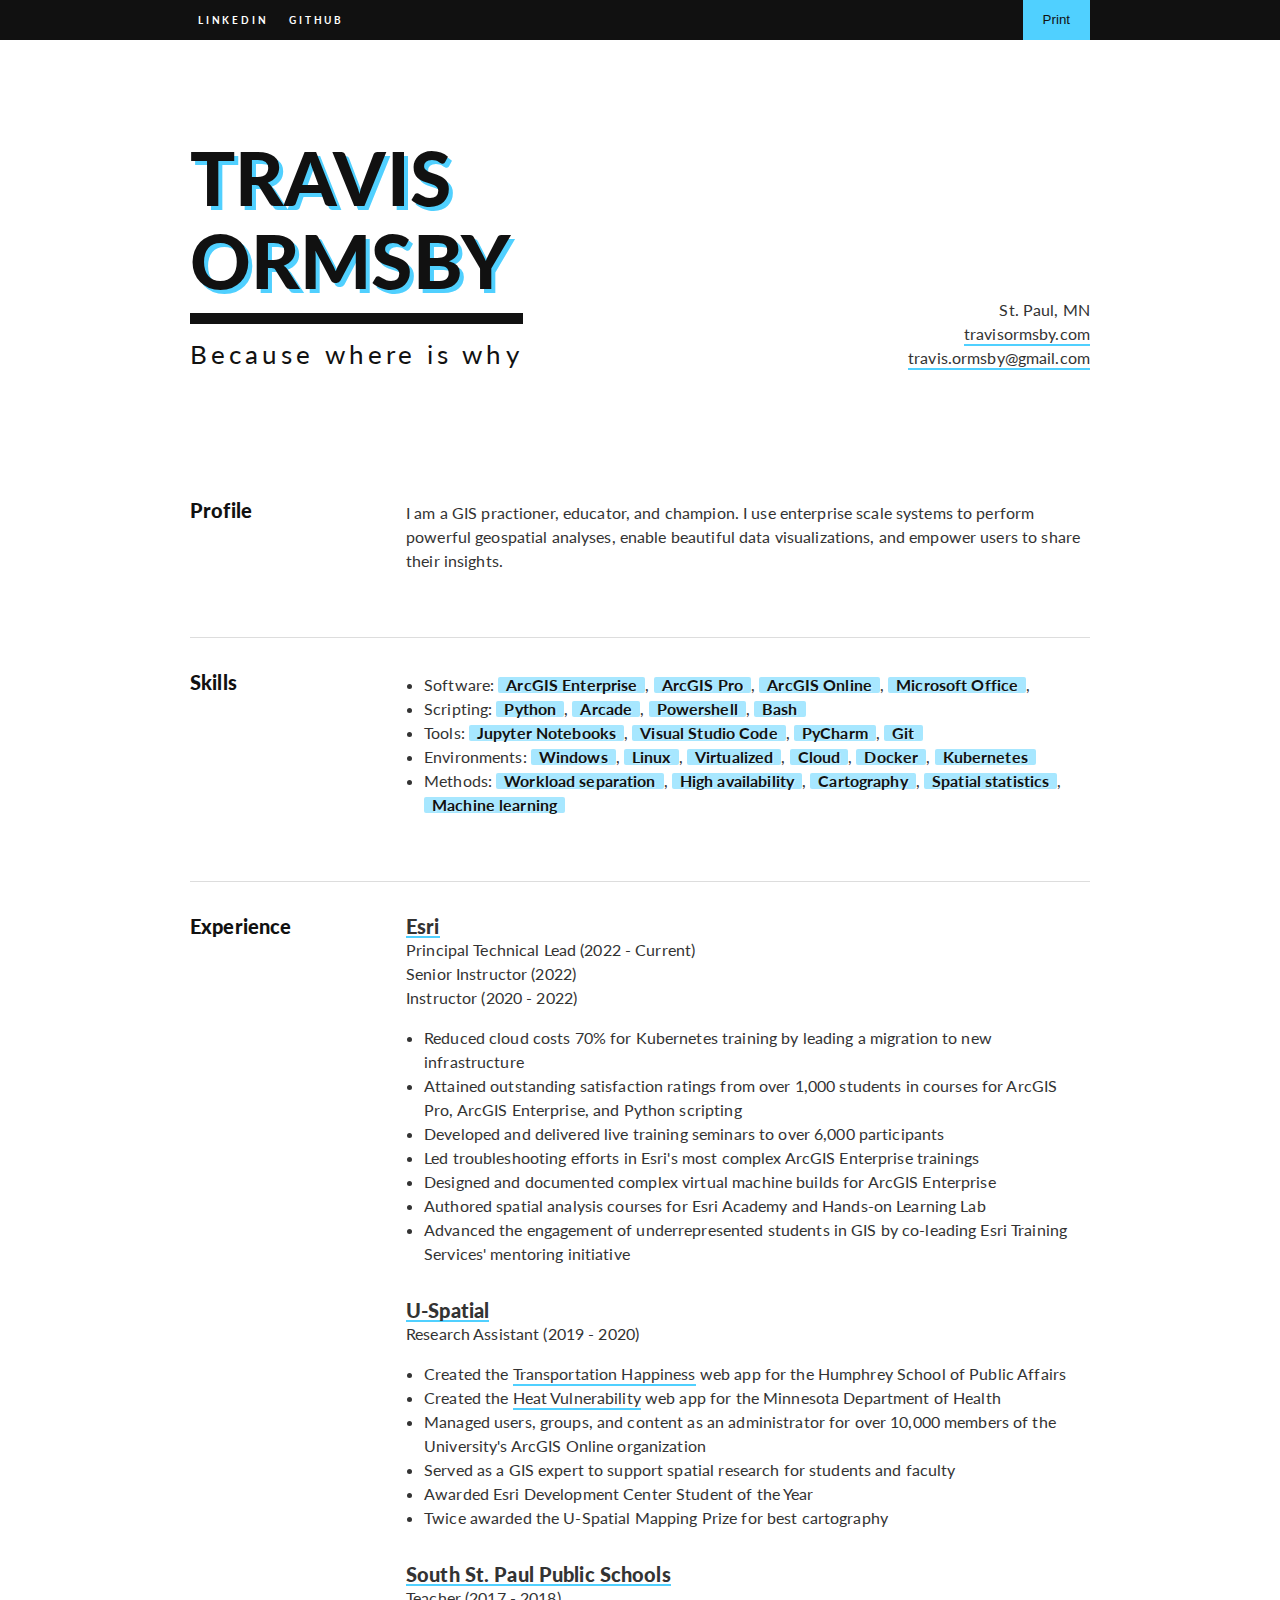
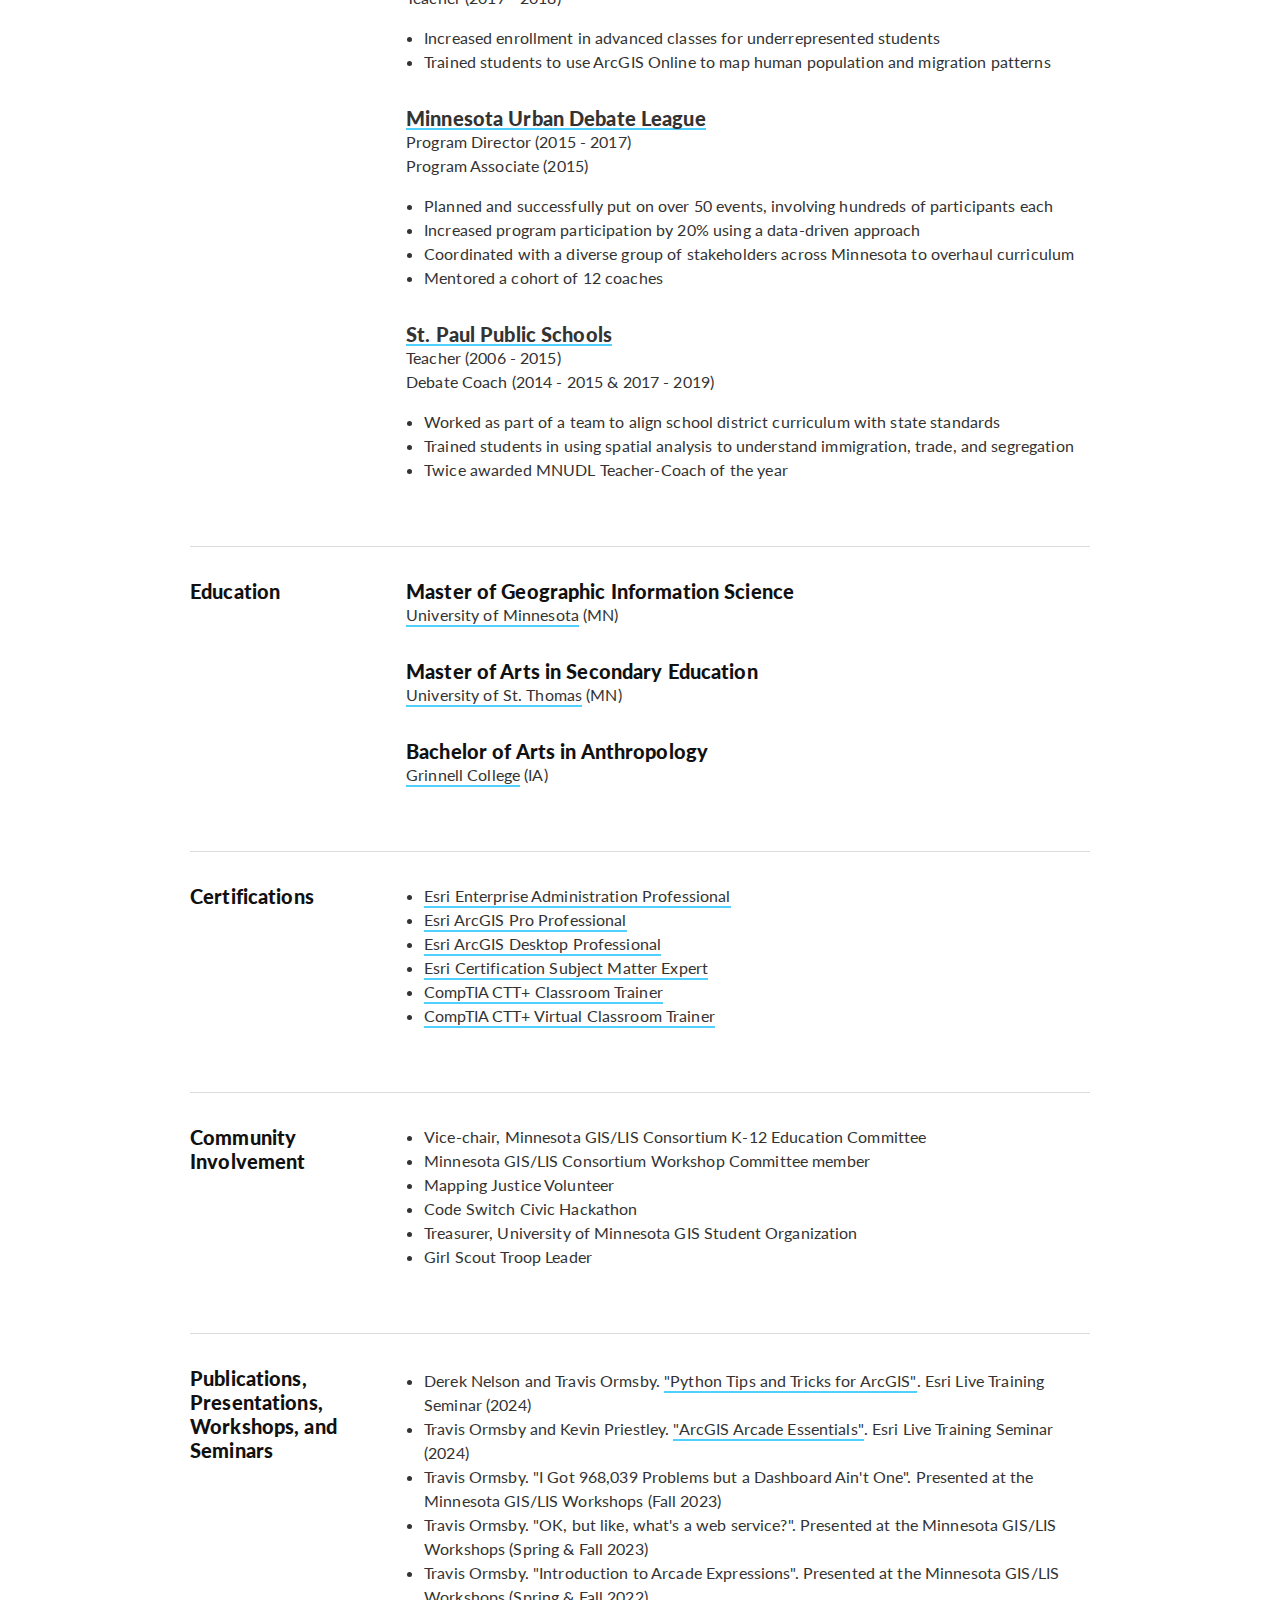
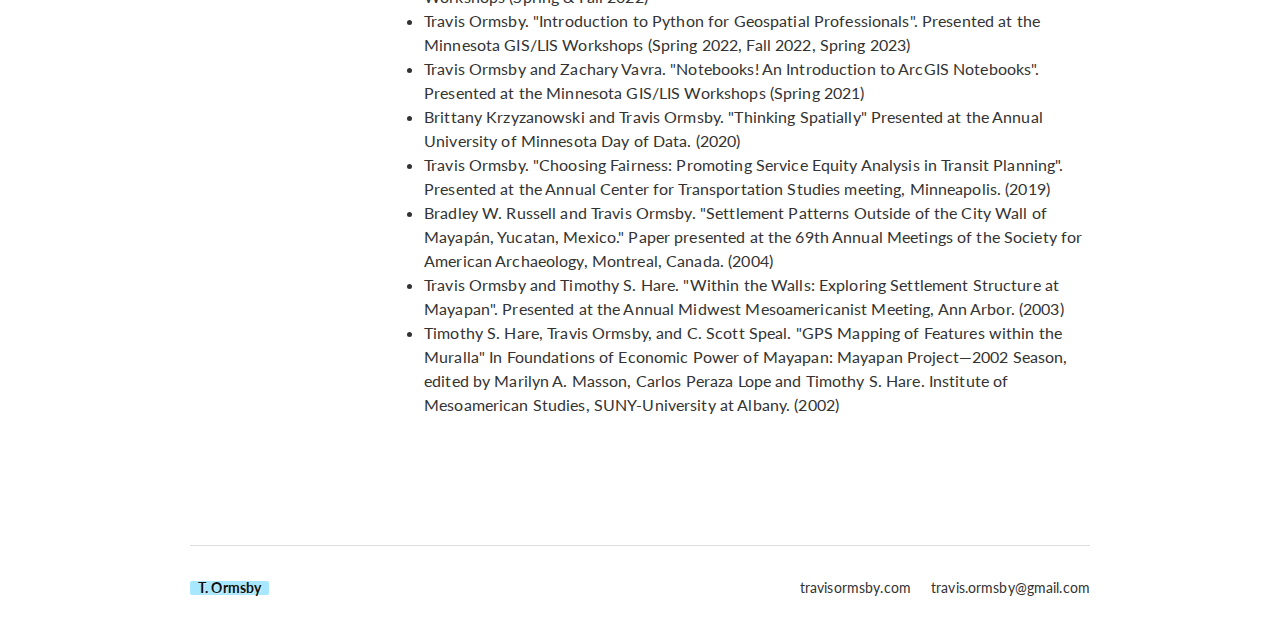
==== docs/index.html @ 705870d9 "update links" ====
<!DOCTYPE html>
<html lang="en">

<head>
    <meta charset="utf-8">
    <meta http-equiv="x-us-compatible" content="ie=edge">
    <title>Travis Ormsby Resume</title>
    <meta name="description" content="">
    <meta name="viewport" content="width=device-width, initial-scale=1">
    <link rel="icon" type="image/x-icon"
        href="https://objectstorage.ca-toronto-1.oraclecloud.com/n/yztzlw4cbjcv/b/resume/o/favicon.ico">
    <link rel="stylesheet" href="styles.css">
</head>
<nav class="Navbar">
    <div class="l-Wrapper l-Wrapper--reset@sm-down">
        <ul class="u-pullRight u-hidden@xs-down">
            <li>
                <input value="Print" class="Navbar-btn Navbar-btn--main" type="button" onclick="window.print();">
            </li>
        </ul>
        <ul>
            <li><a class="Navbar-lnk" href="https://www.linkedin.com/in/travis-ormsby" target="_blank">LinkedIn</a></li>
            <li><a class="Navbar-lnk" href="https://github.com/travisormsby" target="_blank">GitHub</a></li>
            <!-- <li><a class="Navbar-lnk" href="https://portfolio.travisormsby.com" target="_blank">Portfolio</a></li>
            <li><a class="Navbar-lnk" href="https://blog.travisormsby.com" target="_blank">Blog</a></li> -->
        </ul>
    </div>
</nav>

<article class="l-Wrapper">

    <div class="l-Header">
        <div class="l-Header-col">
            <a href="http://travisormsby.com" target="_blank">
                <h1 class="Title">
                    <span class="u-shadow">
                        Travis<br>
                        Ormsby
                    </span>
                    <span class="Title-sub">Because where is why</span>
                </h1>
            </a>
        </div>
        <div class="l-Header-col Contact">
            <div>St. Paul, MN</div>
            <div><a class="u-link" href="http://travisormsby.com/">travisormsby.com</a></div>
            <div><a class="u-link" href="mailto:travis.ormsby@gmail.com" target="_blank">travis.ormsby@gmail.com</a>
            </div>
        </div>
    </div>

    <section class="l-Section">
        <h2 class="l-Section-title h3 u-hidden@sm-down">Profile</h2>
        <div class="l-Section-content">
            <p>I am a GIS practioner, educator, and champion. I use enterprise scale systems to
                perform powerful geospatial analyses, enable beautiful data visualizations, and empower users to share
                their insights.</p>
        </div>
    </section>

    <section class="l-Section">
        <h2 class="l-Section-title h3">Skills</h2>
        <div class="l-Section-content">
            <ul>
                <li>Software:
                    <strong class="Tag">ArcGIS Enterprise</strong>,
                    <strong class="Tag">ArcGIS Pro</strong>,
                    <strong class="Tag">ArcGIS Online</strong>,
                    <strong class="Tag">Microsoft Office</strong>,
                </li>
                <li>Scripting:
                    <strong class="Tag">Python</strong>,
                    <strong class="Tag">Arcade</strong>,
                    <strong class="Tag">Powershell</strong>,
                    <strong class="Tag">Bash</strong>
                </li>
                <li>Tools:
                    <strong class="Tag">Jupyter Notebooks</strong>,
                    <strong class="Tag">Visual Studio Code</strong>,
                    <strong class="Tag">PyCharm</strong>,
                    <strong class="Tag">Git</strong>
                </li>
                <li>Environments:
                    <strong class="Tag">Windows</strong>,
                    <strong class="Tag">Linux</strong>,
                    <strong class="Tag">Virtualized</strong>,
                    <strong class="Tag">Cloud</strong>,
                    <strong class="Tag">Docker</strong>,
                    <strong class="Tag">Kubernetes</strong>
                </li>
                <li>Methods:
                    <strong class="Tag">Workload separation</strong>,
                    <strong class="Tag">High availability</strong>,
                    <strong class="Tag">Cartography</strong>,
                    <strong class="Tag">Spatial statistics</strong>,
                    <strong class="Tag">Machine learning</strong>
                </li>
            </ul>
        </div>
    </section>

    <section class="l-Section">
        <h2 class="l-Section-title h3">Experience</h2>
        <div class="l-Section-content">
            <div class=l-Section-group>
                <h3>
                    <a class="u-link" href="http://esri.com" target="_blank">Esri</a>
                </h3>
                Principal Technical Lead (2022 - Current)<br>
                Senior Instructor (2022)<br>
                Instructor (2020 - 2022)<br>
                <ul>
                    <li>Reduced cloud costs 70% for Kubernetes training by leading a migration to new infrastructure
                    </li>
                    <li>Attained outstanding satisfaction ratings from over 1,000 students in courses for ArcGIS
                        Pro, ArcGIS Enterprise, and Python scripting</li>
                    <li>Developed and delivered live training seminars to over 6,000 participants</li>
                    <li>Led troubleshooting efforts in Esri's most complex ArcGIS Enterprise trainings</li>
                    <li>Designed and documented complex virtual machine builds for ArcGIS Enterprise</li>
                    <li>Authored spatial analysis courses for Esri Academy and Hands-on Learning Lab</li>
                    <li>Advanced the engagement of underrepresented students in GIS by co-leading Esri Training
                        Services' mentoring initiative</li>
                </ul>
            </div>

            <div class="l-Section-group">
                <h3>
                    <a class="u-link" href="https://rc.umn.edu/uspatial/about/overview" target="_blank">U-Spatial</a>
                </h3>

                Research Assistant (2019 - 2020)
                <ul>
                    <li>Created the
                        <a class="u-link" href="https://maps.umn.edu/transportation-happiness/">
                            Transportation Happiness
                        </a> web app for the Humphrey School of Public Affairs
                    </li>
                    <li>Created the
                        <a class="u-link" href="https://maps.umn.edu/climatehealthtool/heat_app/">
                            Heat Vulnerability
                        </a> web app for the Minnesota Department of Health
                    </li>
                    <li>Managed users, groups, and content as an administrator for over 10,000 members of the
                        University's ArcGIS Online organization
                    </li>
                    <li>Served as a GIS expert to support spatial research for students and faculty</li>
                    <li>Awarded Esri Development Center Student of the Year</li>
                    <li>Twice awarded the U-Spatial Mapping Prize for best cartography</li>
                </ul>
            </div>

            <div class="l-Section-group">
                <h3>
                    <a class="u-link" href="https://www.sspps.org/" target="_blank">South St. Paul Public Schools</a>
                </h3>
                Teacher (2017 - 2018)
                <ul>
                    <li>Increased enrollment in advanced classes for underrepresented students</li>
                    <li>Trained students to use ArcGIS Online to map human population and migration patterns</li>
                </ul>
            </div>

            <div class="l-Section-group">
                <h3>
                    <a class="u-link" href="https://mnudl.augsburg.edu/" target="_blank">Minnesota Urban Debate
                        League</a>
                </h3>
                Program Director (2015 - 2017) <br>
                Program Associate (2015)
                <ul>
                    <li>Planned and successfully put on over 50 events, involving hundreds of participants each</li>
                    <li>Increased program participation by 20% using a data-driven approach</li>
                    <li>Coordinated with a diverse group of stakeholders across Minnesota to overhaul curriculum</li>
                    <li>Mentored a cohort of 12 coaches</li>
                </ul>
            </div>
            <div class="l-Section-group">
                <h3><a class="u-link" href="https://www.spps.org/" target="_blank">St. Paul Public Schools</a></h3>
                Teacher (2006 - 2015) <br>
                Debate Coach (2014 - 2015 & 2017 - 2019)
                <ul>
                    <li>Worked as part of a team to align school district curriculum with state standards</li>
                    <li>Trained students in using spatial analysis to understand immigration, trade, and segregation
                    </li>
                    <li>Twice awarded MNUDL Teacher-Coach of the year</li>
                </ul>
            </div>
        </div>
    </section>

    <section class="l-Section">
        <h2 class="l-Section-title h3">Education</h2>
        <div class="l-Section-group">
            <div class="l-Section-content">
                <h3>Master of Geographic Information Science</h3>
                <a class="u-link" href="https://www.umn.edu" target="_blank">University of Minnesota</a> (MN)
                <h3>Master of Arts in Secondary Education</h3>
                <a class="u-link" href="https://www.stthomas.edu/" target="_blank">University of St. Thomas</a> (MN)
                <h3>Bachelor of Arts in Anthropology</h3>
                <a class="u-link" href="https://www.grinnell.edu" target="_blank">Grinnell College</a> (IA)
            </div>
        </div>
    </section>

    <section class="l-Section">
        <h2 class="l-Section-title h3">Certifications</h2>
        <div class="l-Section-group">
            <div class="l-Section-content">
                <ul>
                    <li><a class="u-link" href="https://www.credly.com/badges/31ab56e0-9c74-4a0e-ad56-9380d81b96d3"
                            target="_blank">Esri Enterprise Administration Professional</a></li>
                    <li><a class="u-link" href="https://www.credly.com/badges/0013682d-3216-4c9a-9f12-6cf42e619718"
                            target="_blank">Esri ArcGIS Pro Professional</a></li>
                    <li><a class="u-link" href="https://www.credly.com/badges/4ce7a684-b25a-4a64-b804-6f7d2b9c5bff"
                            target="_blank">Esri ArcGIS Desktop Professional</a></li>
                    <li><a class="u-link" href="https://www.credly.com/badges/74013b75-7e66-40fc-9511-f391b4f730c0"
                            target="_blank">Esri Certification Subject Matter Expert</a></li>
                    <li><a class="u-link" href="https://www.credly.com/badges/bbb6785d-5a99-4816-b9c0-62684c3e1820"
                            target="_blank">CompTIA CTT+ Classroom Trainer</a></li>
                    <li><a class="u-link" href="https://www.credly.com/badges/475ef5ab-be3a-4e54-ba94-71549f1f5e60"
                            target="_blank">CompTIA CTT+ Virtual Classroom Trainer</a></li>
                </ul>
            </div>
        </div>
    </section>

    <section class="l-Section">

        <h2 class="l-Section-title h3">Community Involvement</h2>
        <div class="l-Section-group">
            <div class="l-Section-content">
                <ul>
                    <li>Vice-chair, Minnesota GIS/LIS Consortium K-12 Education Committee</li>
                    <li>Minnesota GIS/LIS Consortium Workshop Committee member</li>
                    <li>Mapping Justice Volunteer</li>
                    <li>Code Switch Civic Hackathon</li>
                    <li>Treasurer, University of Minnesota GIS Student Organization</li>
                    <li>Girl Scout Troop Leader</li>
                </ul>
            </div>
        </div>
    </section>

    <section class="l-Section">
        <h2 class="l-Section-title h3">Publications, Presentations, Workshops, and Seminars</h2>
        <div class="l-Section-content">
            <ul>
                <li class="hanging">Derek Nelson and Travis Ormsby.
                    <a class="u-link"
                        href="https://www.esri.com/training/catalog/6615b76b8667100028944b12/python-tips-and-tricks-for-arcgis/">
                        "Python Tips and Tricks for ArcGIS"
                    </a>. Esri Live Training Seminar (2024)
                </li>
                <li class="hanging">Travis Ormsby and Kevin Priestley.
                    <a class="u-link"
                        href="https://www.esri.com/training/catalog/659d93666f506d1acaaafbfc/arcgis-arcade-essentials/">
                        "ArcGIS Arcade Essentials"
                    </a>. Esri Live Training Seminar (2024)
                </li>
                <li class="hanging">Travis Ormsby. "I Got 968,039 Problems but a Dashboard Ain't One". Presented at the
                    Minnesota GIS/LIS Workshops (Fall 2023)</li>
                <li class="hanging">Travis Ormsby. "OK, but like, what's a web service?". Presented at the Minnesota
                    GIS/LIS Workshops (Spring & Fall 2023)</li>
                <li class="hanging">Travis Ormsby. "Introduction to Arcade Expressions". Presented at the Minnesota
                    GIS/LIS Workshops (Spring & Fall 2022)</li>
                <li class="hanging">Travis Ormsby. "Introduction to Python for Geospatial Professionals". Presented at
                    the Minnesota GIS/LIS Workshops (Spring 2022, Fall 2022, Spring 2023)</li>
                <li class="hanging">Travis Ormsby and Zachary Vavra. "Notebooks! An Introduction to ArcGIS Notebooks".
                    Presented at the Minnesota GIS/LIS Workshops (Spring 2021)</li>
                <li class="hanging">Brittany Krzyzanowski and Travis Ormsby. "Thinking Spatially" Presented at the
                    Annual University of Minnesota Day of Data. (2020)</li>
                <li class="hanging">Travis Ormsby. "Choosing Fairness: Promoting Service Equity Analysis in Transit
                    Planning". Presented at the Annual Center for Transportation Studies meeting, Minneapolis. (2019)
                </li>
                <li class="hanging">Bradley W. Russell and Travis Ormsby. "Settlement Patterns Outside of the City Wall
                    of Mayapán, Yucatan, Mexico." Paper presented at the 69th Annual Meetings of the Society for
                    American Archaeology, Montreal, Canada. (2004)</li>
                <li class="hanging">Travis Ormsby and Timothy S. Hare. "Within the Walls: Exploring Settlement Structure
                    at Mayapan". Presented at the Annual Midwest Mesoamericanist Meeting, Ann Arbor. (2003)</li>
                <li class="hanging">Timothy S. Hare, Travis Ormsby, and C. Scott Speal. "GPS Mapping of Features within
                    the Muralla" In Foundations of Economic Power of Mayapan: Mayapan Project—2002 Season, edited by
                    Marilyn A. Masson, Carlos Peraza Lope and Timothy S. Hare. Institute of Mesoamerican Studies,
                    SUNY-University at Albany. (2002)</li>
            </ul>
        </div>
    </section>
</article>

<div class="l-Wrapper u-keyline">
    <div class="l-Footer">
        <div class="l-Footer-col">
            <strong class="Tag">T. Ormsby</strong>
        </div>
        <div class="l-Footer-col Contact">
            <a href="http://travisormsby.com">travisormsby.com</a>
            <a href="mailto:travis.ormsby@gmail.com" target="_blank">travis.ormsby@gmail.com</a>
        </div>
    </div>
</div>

</html>
---- docs/styles.css ----
@import url(https://fonts.googleapis.com/css?family=Lato:400,700,900);

:root {
    --color1: #50D0FF;
    --color1-50: #50D0FF80;
    --color2: #ff7f50;
}

.Navbar ul {
    list-style: none;
    padding-left: 0;
    margin: 0
}

html {
    font-size: 62.5%;
    box-sizing: border-box
}

*,
*:before,
*:after {
    box-sizing: inherit
}

body {
    margin: 0;
    background-color: #fff
}

img {
    max-width: 100%;
    height: auto
}

.u-cf:before,
.u-cf:after {
    content: " ";
    display: table
}

.u-cf:after {
    clear: both
}

.u-hug {
    margin-top: 0 !important
}

.u-pullRight {
    float: right
}

.u-keyline {
    position: relative
}

.u-keyline:before {
    content: "";
    position: absolute;
    top: 0;
    left: 0;
    right: 0;
    border-top: 1px solid #ddd
}

.u-link {
    text-decoration: none;
    position: relative;
    display: inline-block
}

.u-link:before {
    content: "";
    position: absolute;
    z-index: -1;
    bottom: 0px;
    width: 100%;
    height: 2px;
    background-color: var(--color1);
}

/* .u-link:visited:before {
            background-color: #ddd
        } */

.u-link:hover:before {
    background-color: var(--color2);
}

.u-shadow {
    text-shadow: 4px 4px 0 var(--color1);
    transition: text-shadow .2s ease-in-out
}

a:hover .u-shadow {
    text-shadow: -4px -4px 0 var(--color2);
}

@media (max-width:767px) {
    .u-hidden\@sm-down {
        display: none !important
    }
}

@media (max-width:543px) {
    .u-hidden\@xs-down {
        display: none !important
    }
}

body {
    color: #333;
    font-size: 1.6rem;
    font-family: Lato, Helvetica, Arial, sans-serif;
    font-weight: normal;
    line-height: 1.5;
    letter-spacing: .008em;
    -webkit-font-smoothing: antialiased;
    -moz-osx-font-smoothing: grayscale
}

h1,
h2,
h3,
h4,
h5,
h6 {
    color: #111;
    line-height: 1.2;
    font-weight: 900
}

h1,
h2,
h3,
h4,
h5,
h6,
ul,
p {
    margin-top: 1.6rem;
    margin-bottom: 0
}

h3,
.h3 {
    font-size: 2rem;
    margin-top: 3.2rem
}

a {
    color: #333
}

ul {
    padding-left: 1.8rem
}

.Title {
    font-size: 50px;
    font-size: 8vw;
    font-family: Lato, 'Open Sans', Helvetica, Arial;
    font-weight: 900;
    line-height: 1.1;
    margin-top: 0;
    margin-bottom: 0;
    text-transform: uppercase;
    display: inline-block
}

@media (max-width:525px) {
    .Title {
        font-size: 42px
    }
}

@media (min-width:937.5px) {
    .Title {
        font-size: 75px
    }
}

.Title-sub {
    font-size: .34em;
    letter-spacing: .16em;
    font-weight: 400;
    text-transform: none;
    display: block;
    margin-top: 1.2rem;
    padding-top: 1.6rem;
    border-top: .45em solid
}

.l-Wrapper {
    width: 80%;
    max-width: 90rem;
    margin-left: auto;
    margin-right: auto
}

@media (max-width:767px) {
    .l-Wrapper--reset\@sm-down {
        width: 100%
    }
}

.l-Header {
    margin-top: 6.4rem;
    margin-bottom: 3.2rem
}

.l-Header-col {
    margin-top: 3.2rem;
    margin-bottom: 3.2rem
}

@media (min-width:544px) {
    .l-Header {
        display: flex;
        justify-content: space-between;
        align-items: flex-end
    }

    .l-Header-col:last-child:not(:first-child) {
        text-align: right
    }
}

.l-Section {
    margin-top: 6.4rem
}

.l-Section+.l-Section {
    position: relative;
    border-top: 1px solid #ddd
}

.l-Section+.l-Section:before {
    content: "";
    font-size: 50px;
    font-size: 8vw;
    position: absolute;
    top: -.1rem;
    border-top: .153em solid;
    width: 4rem
}

@media (max-width:525px) {
    .l-Section+.l-Section:before {
        font-size: 42px
    }
}

@media (min-width:937.5px) {
    .l-Section+.l-Section:before {
        font-size: 75px
    }
}

.l-Section-title,
.l-Section-content {
    margin-top: 3.2rem
}

.l-Section-content>:first-child,
.l-Section-content>:first-child>h3 {
    margin-top: 0
}

.l-Section-content>p:first-child,
.l-Section-content>ul:first-child {
    margin-top: .3rem
}

.l-Section-group {
    display: inline
}

@media (min-width:768px) {
    .l-Section {
        display: flex
    }

    .l-Section:before {
        display: none
    }

    .l-Section-title {
        flex: 0 0 24%
    }
}

.l-Footer {
    font-size: 1.4rem;
    display: flex;
    flex-wrap: wrap;
    justify-content: space-between;
    margin: 12.8rem -.8rem 3.2rem;
    padding-top: 3.2rem
}

.l-Footer a {
    text-decoration: none;
    display: inline-block
}

.l-Footer a:not(:last-child) {
    margin-right: 1.6rem
}

.l-Footer a:hover {
    color: #111
}

.l-Footer-col {
    padding-left: .8rem;
    padding-right: .8rem
}

.Navbar {
    color: #fff;
    font-size: 1rem;
    font-weight: bold;
    line-height: 4rem;
    letter-spacing: .28rem;
    text-transform: uppercase;
    width: 100%;
    background-color: #111
}

.Navbar a:not(.Navbar-toggle) {
    /* color: inherit; */
    text-decoration: none
}

.Navbar li {
    display: inline-block
}

.Navbar a {
    display: block;
    padding: 0 .8rem
}

.Navbar-btn {
    line-height: 3.8rem;
    color: #111;
    padding-left: 2rem;
    padding-right: 2rem;
    background: var(--color1);
    border: none
}

.Navbar-btn:hover {
    background: var(--color2);
}

.Navbar-lnk {
    color: #fff;
}

/* .hanging {
    padding-left: 4rem;
    text-indent: -4rem;
} */


@media (max-width:767px) {
    .Navbar {
        text-align: right
    }

    .Navbar ul:not(:first-child) {
        display: inline-block;
        padding-right: 1.6rem !important
    }
}

.Tag {
    color: #111;
    text-shadow: 1px 1px 0 rgba(255, 255, 255, .4);
    font-weight: 700;
    line-height: 1;
    position: relative;
    display: inline-block;
    padding-left: .8rem;
    padding-right: .8rem
}

.Tag:before {
    content: "";
    position: absolute;
    z-index: -1;
    top: 0;
    left: 0;
    right: 0;
    height: 1em;
    bottom: 0;
    margin: auto;
    border-radius: .2rem;
    background-color: var(--color1-50);
    transition: all .3s .3s ease-in-out
}

.Tag:hover:before {
    transform: scale(1.05, 1.5);
    background-color: var(--color2);
    transition-delay: 0s;
    transition-duration: .2s
}

@media print {
    html {
        font-size: 50%
    }

    .l-Wrapper {
        width: 100%;
        max-width: none
    }

    .Navbar,
    .u-hidden\@print {
        display: none
    }

    .l-Header,
    .l-Header-col {
        margin-top: 0
    }

    .l-Footer,
    .l-Section {
        margin-top: 3.2rem
    }

    h3,
    .h3,
    .l-Section-title,
    .l-Section-content {
        margin-top: 1.8rem
    }

    .Title {
        font-size: 4.5rem
    }

    .l-Header {
        display: flex;
        justify-content: space-between;
        align-items: flex-end
    }

    .l-Header-col:last-child:not(:first-child) {
        text-align: right
    }

    .l-Section {
        position: relative;
        padding-top: 5px;
        border-top: 1px solid #ddd
    }

    .l-Section:before {
        display: none
    }

    .l-Section:after {
        content: "";
        position: absolute;
        top: -1px;
        left: 0;
    }

    .l-Section-group {
        display: block;
        page-break-inside: avoid
    }

    .Tag {
        font-weight: 900;
        display: inline;
        padding-left: 0;
        padding-right: 0
    }

    *,
    *:before,
    *:after,
    p:first-letter,
    div:first-letter,
    blockquote:first-letter,
    li:first-letter,
    p:first-line,
    div:first-line,
    blockquote:first-line,
    li:first-line {
        background: transparent !important;
        color: #000 !important;
        box-shadow: none !important;
        text-shadow: none !important
    }

    a,
    a:visited {
        text-decoration: underline
    }

    p,
    h2,
    h3,
    li {
        orphans: 3;
        widows: 3
    }

    h2,
    h3 {
        page-break-after: avoid
    }

    .Contact:after {
        content: "(651) 757-6672";
        padding-left: 1.6rem
    }
}

@page {
    margin: 1.5cm
}
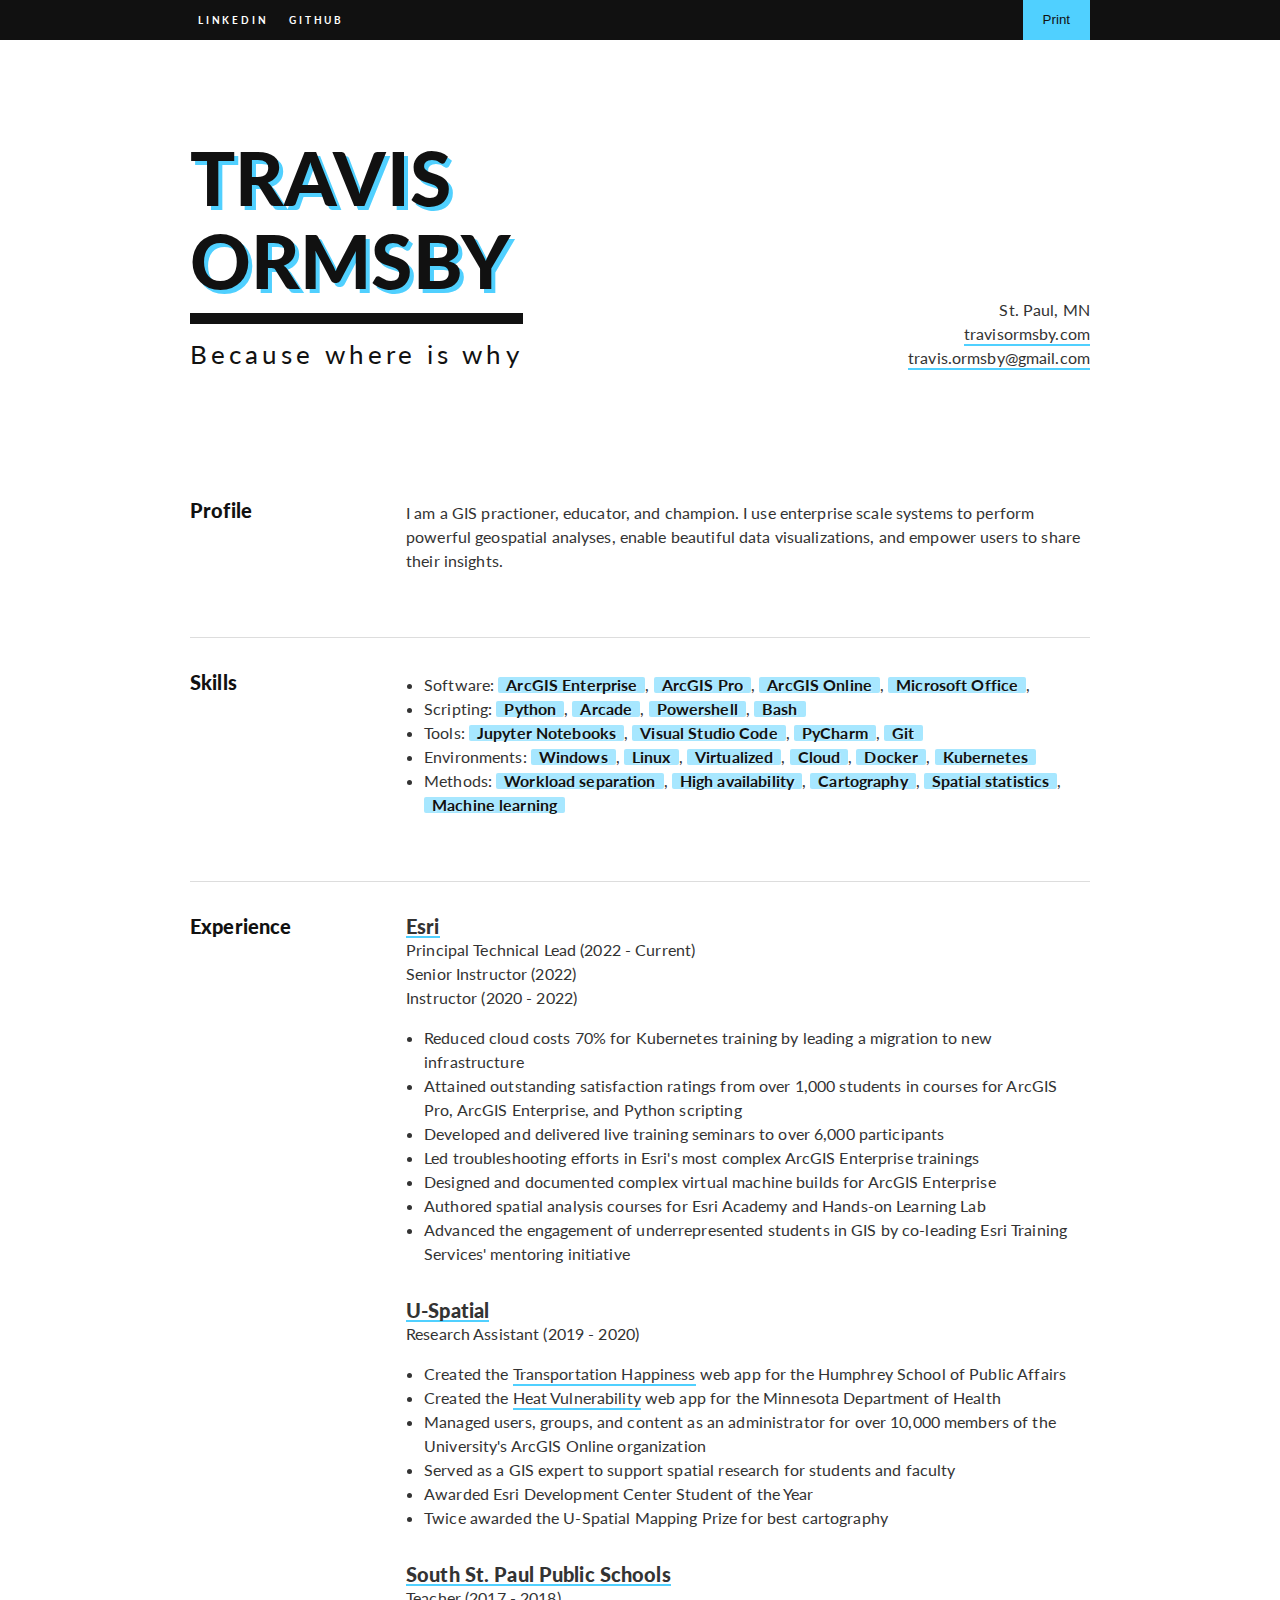
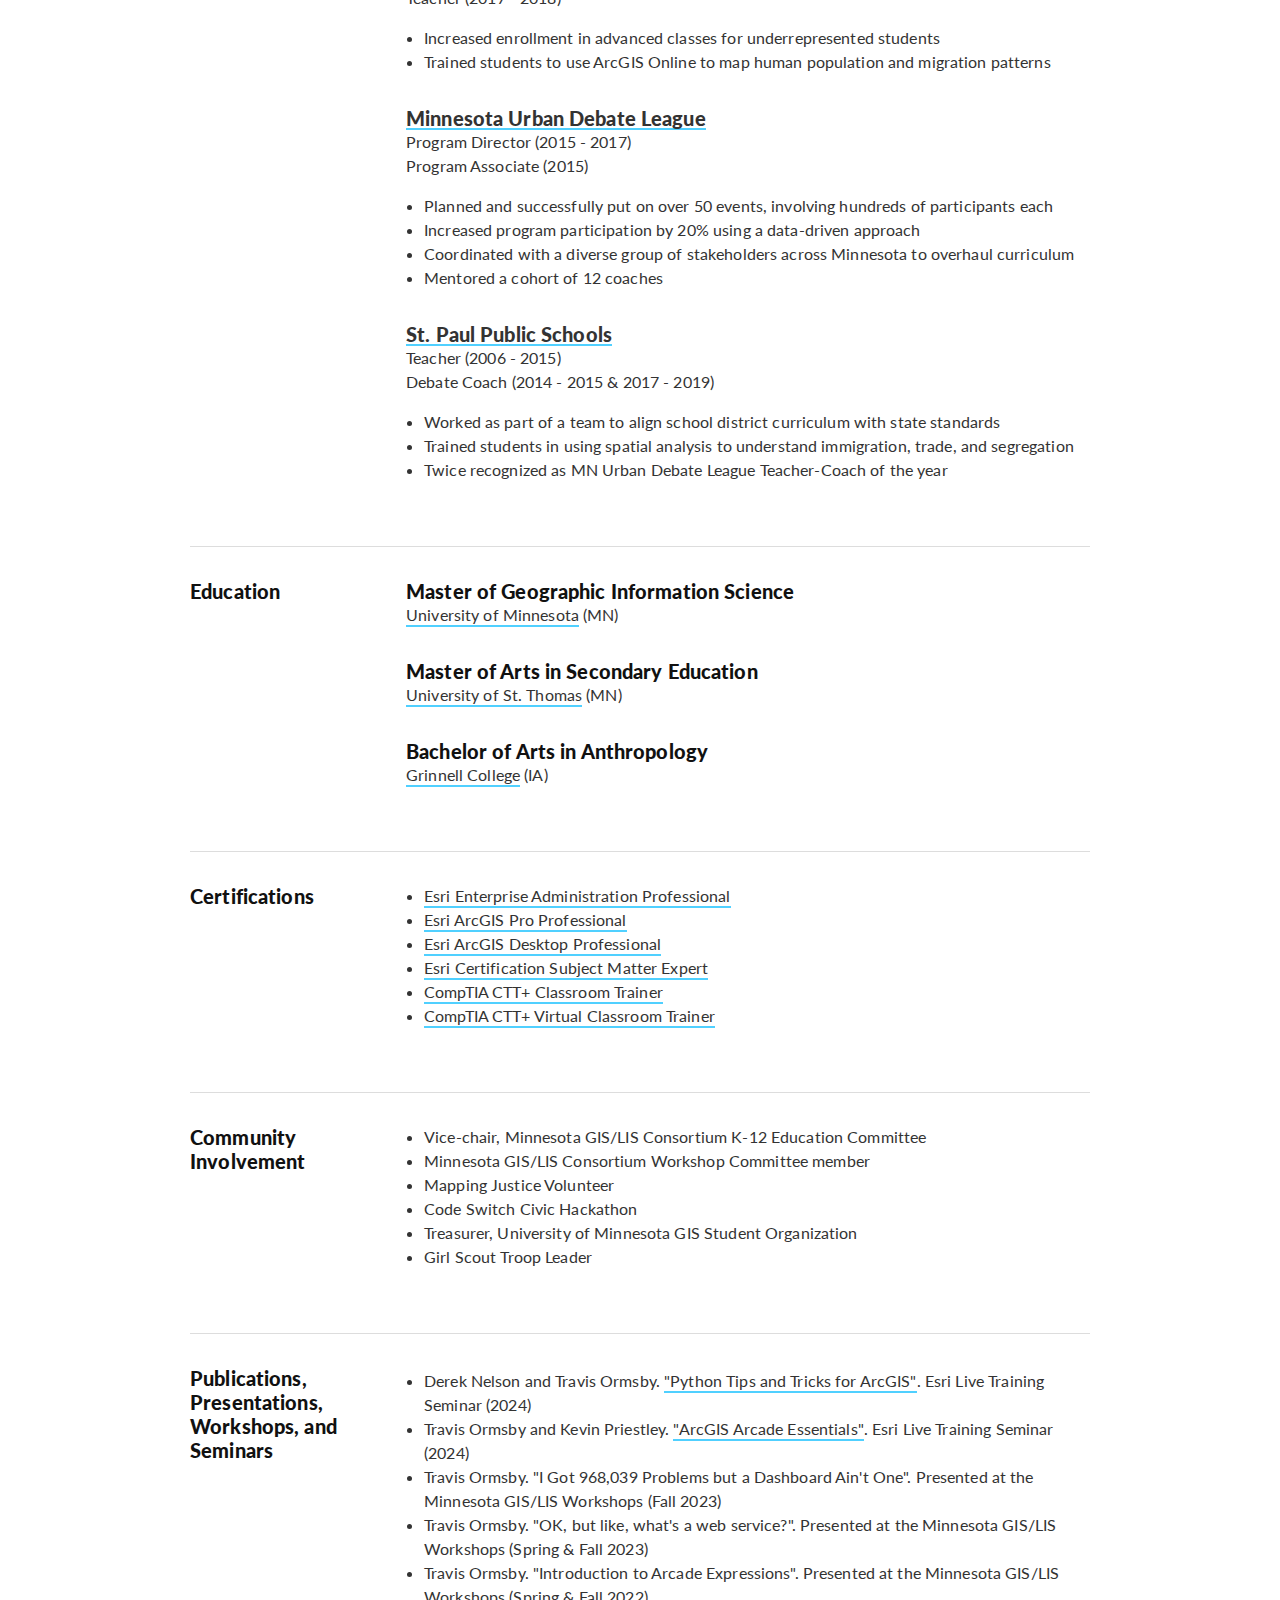
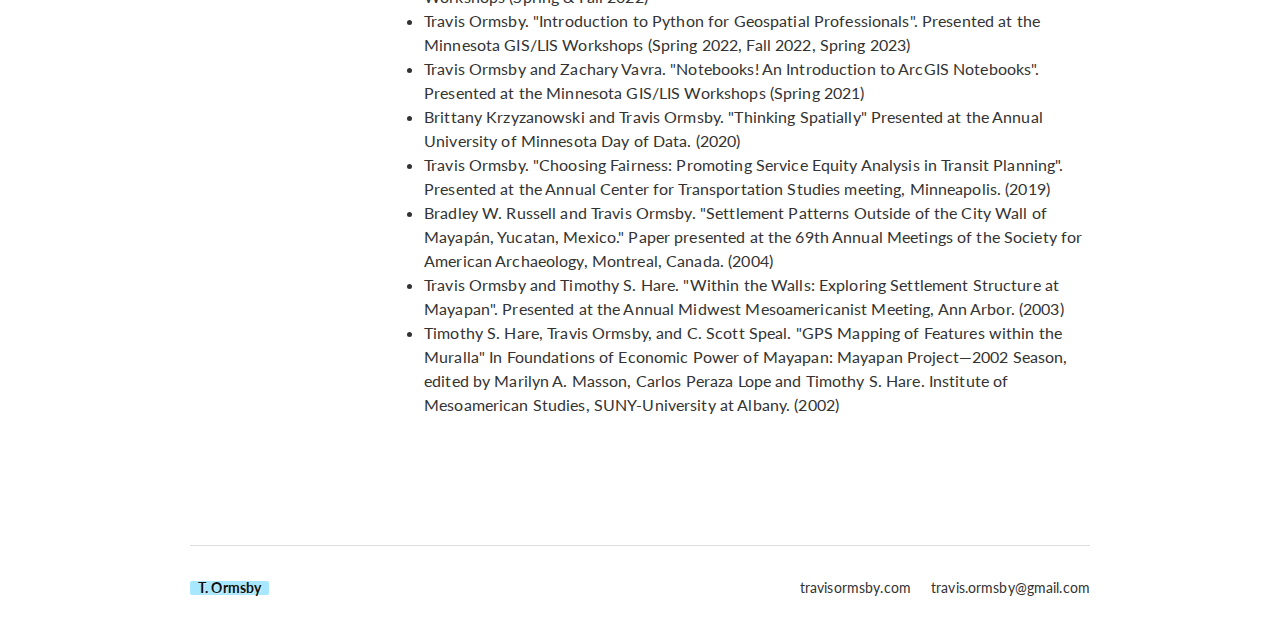
==== commit 26be53a9: "update content" ====
--- a/docs/index.html
+++ b/docs/index.html
@@ -131,12 +131,12 @@
                 Research Assistant (2019 - 2020)
                 <ul>
                     <li>Created the
-                        <a class="u-link" href="https://maps.umn.edu/transportation-happiness/">
+                        <a class="u-link" href="https://maps.umn.edu/transportation-happiness/" target="_blank">
                             Transportation Happiness
                         </a> web app for the Humphrey School of Public Affairs
                     </li>
                     <li>Created the
-                        <a class="u-link" href="https://maps.umn.edu/climatehealthtool/heat_app/">
+                        <a class="u-link" href="https://maps.umn.edu/climatehealthtool/heat_app/" target="_blank">
                             Heat Vulnerability
                         </a> web app for the Minnesota Department of Health
                     </li>
@@ -182,7 +182,7 @@
                     <li>Worked as part of a team to align school district curriculum with state standards</li>
                     <li>Trained students in using spatial analysis to understand immigration, trade, and segregation
                     </li>
-                    <li>Twice awarded MNUDL Teacher-Coach of the year</li>
+                    <li>Twice recognized as MN Urban Debate League Teacher-Coach of the year</li>
                 </ul>
             </div>
         </div>
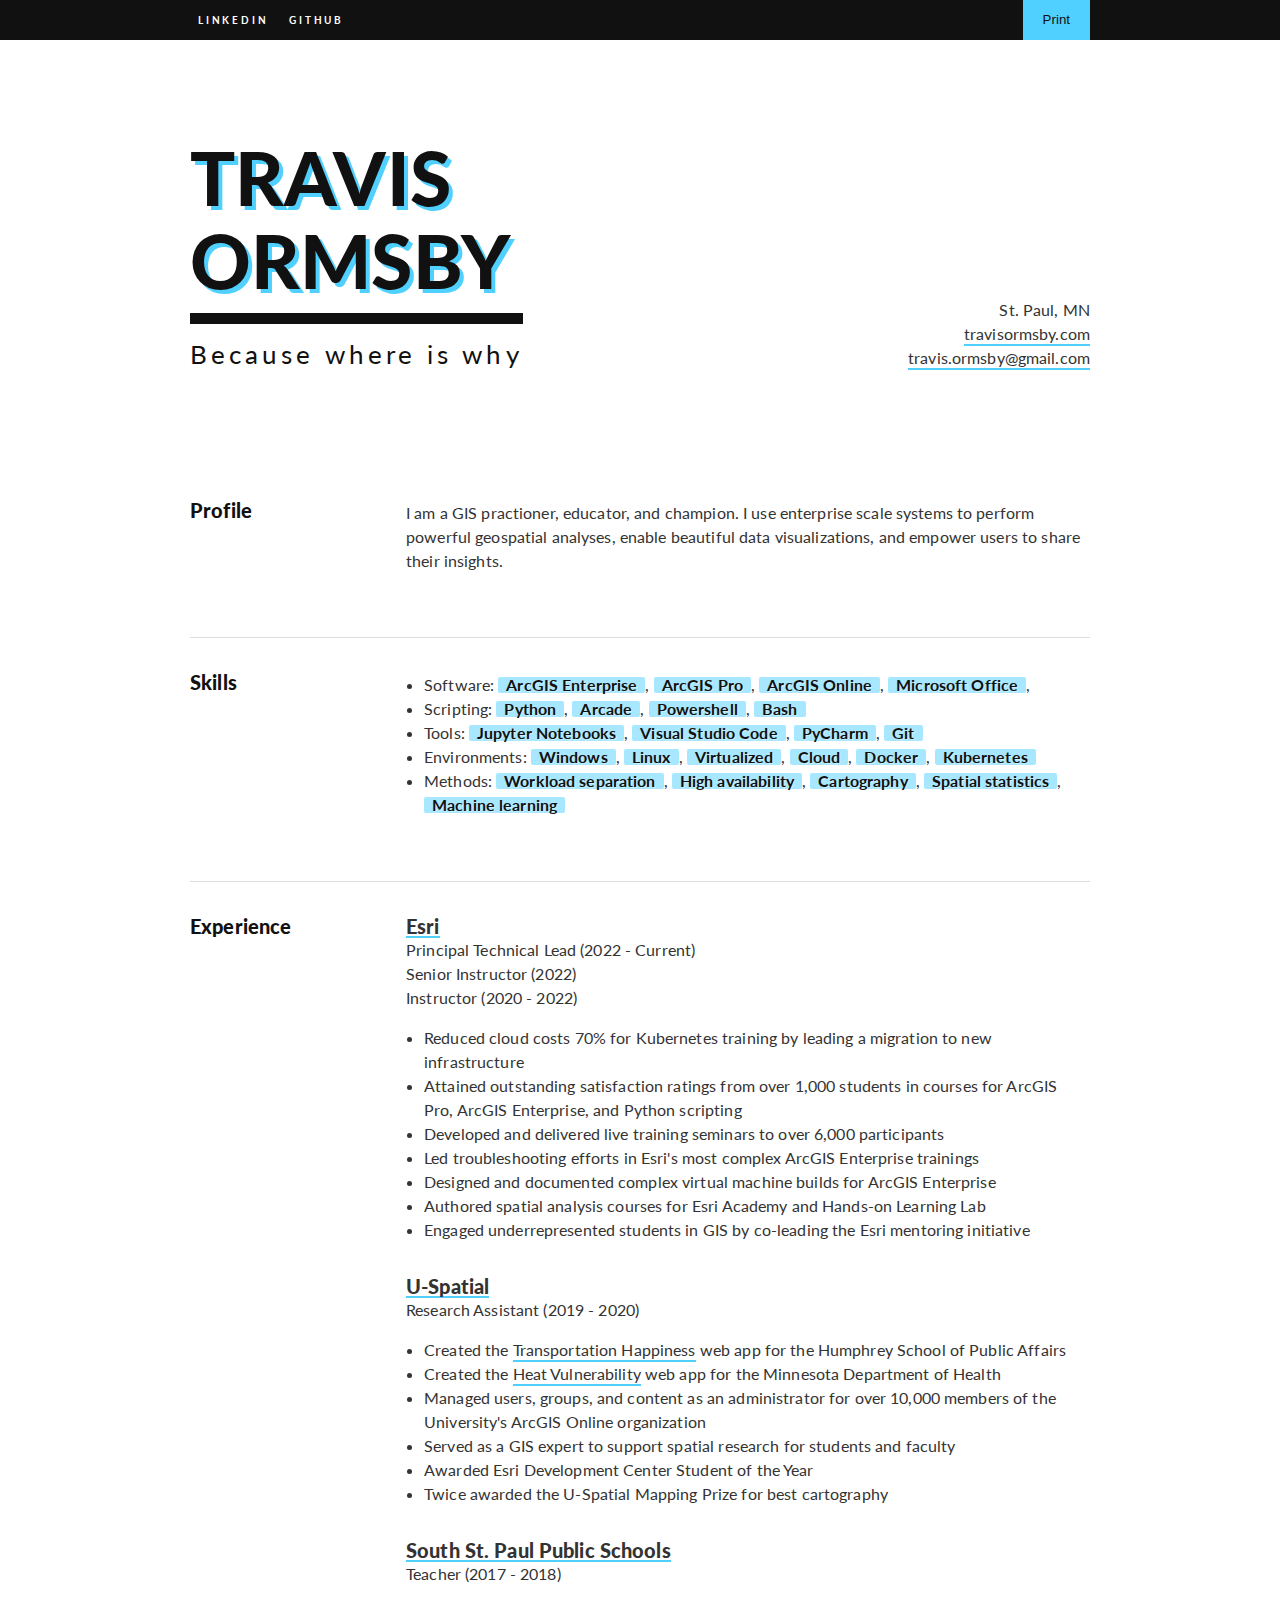
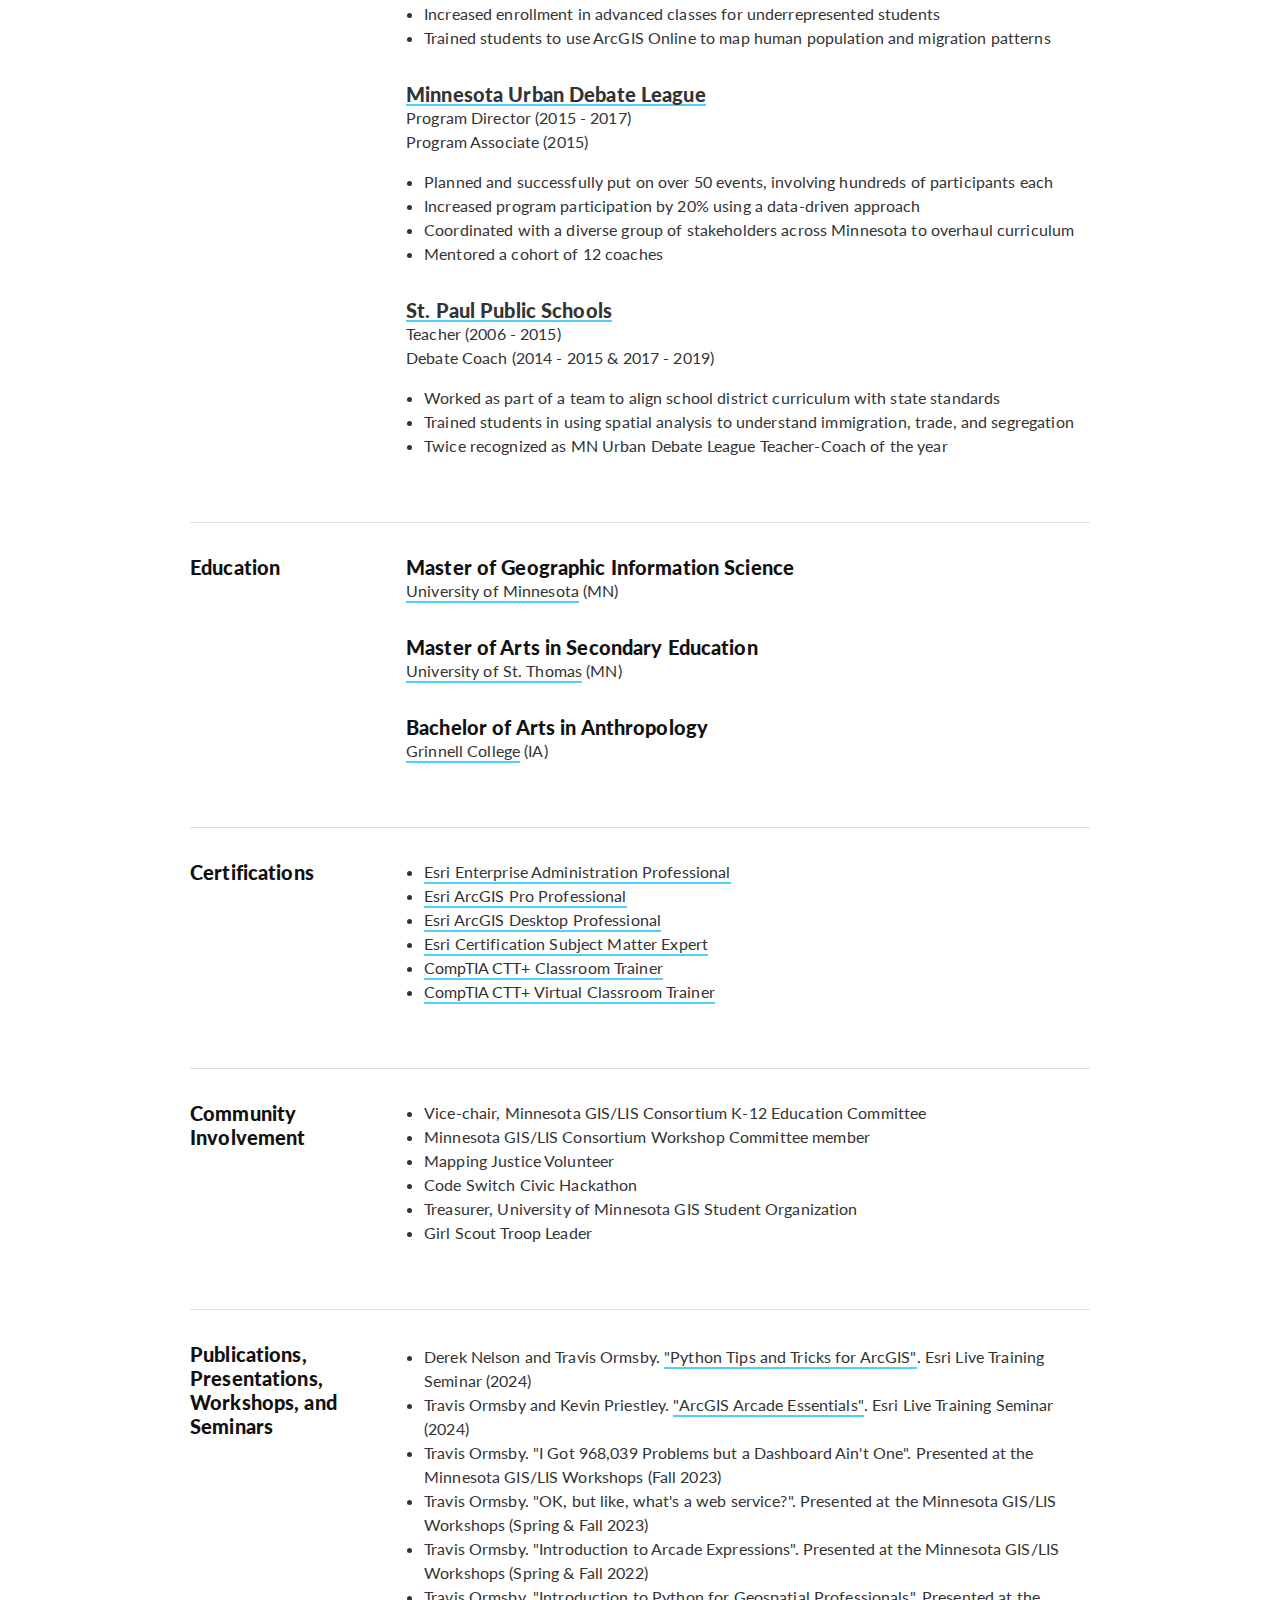
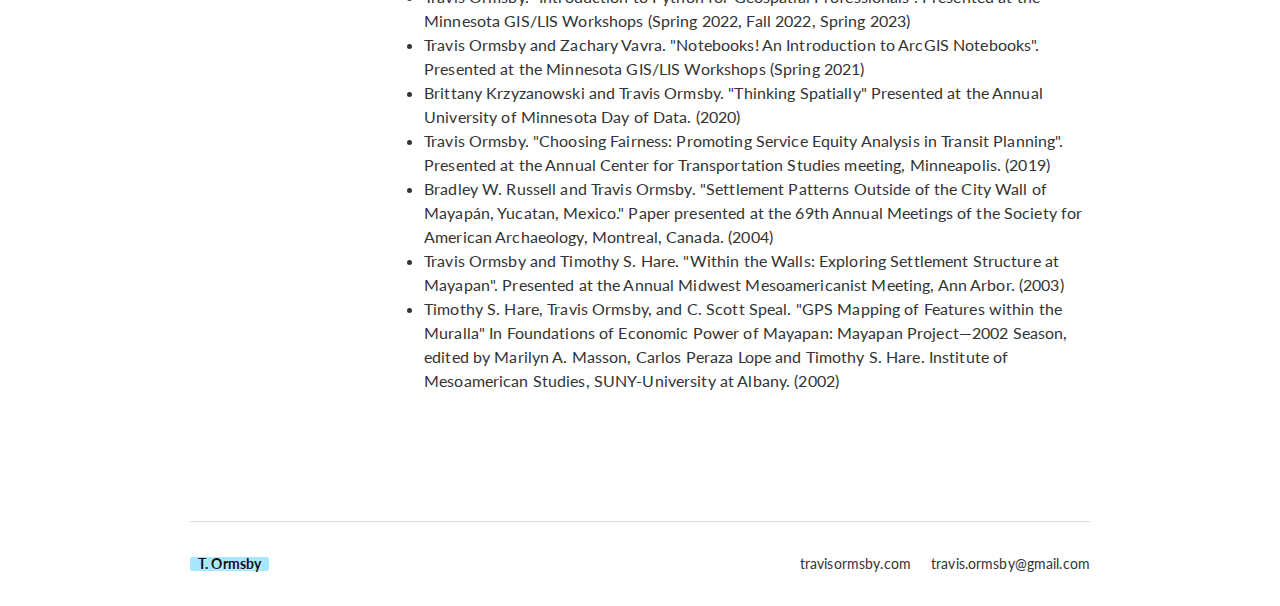
==== commit 115ad699: "update content" ====
--- a/docs/index.html
+++ b/docs/index.html
@@ -118,8 +118,7 @@
                     <li>Led troubleshooting efforts in Esri's most complex ArcGIS Enterprise trainings</li>
                     <li>Designed and documented complex virtual machine builds for ArcGIS Enterprise</li>
                     <li>Authored spatial analysis courses for Esri Academy and Hands-on Learning Lab</li>
-                    <li>Advanced the engagement of underrepresented students in GIS by co-leading Esri Training
-                        Services' mentoring initiative</li>
+                    <li>Engaged underrepresented students in GIS by co-leading the Esri mentoring initiative</li>
                 </ul>
             </div>
 
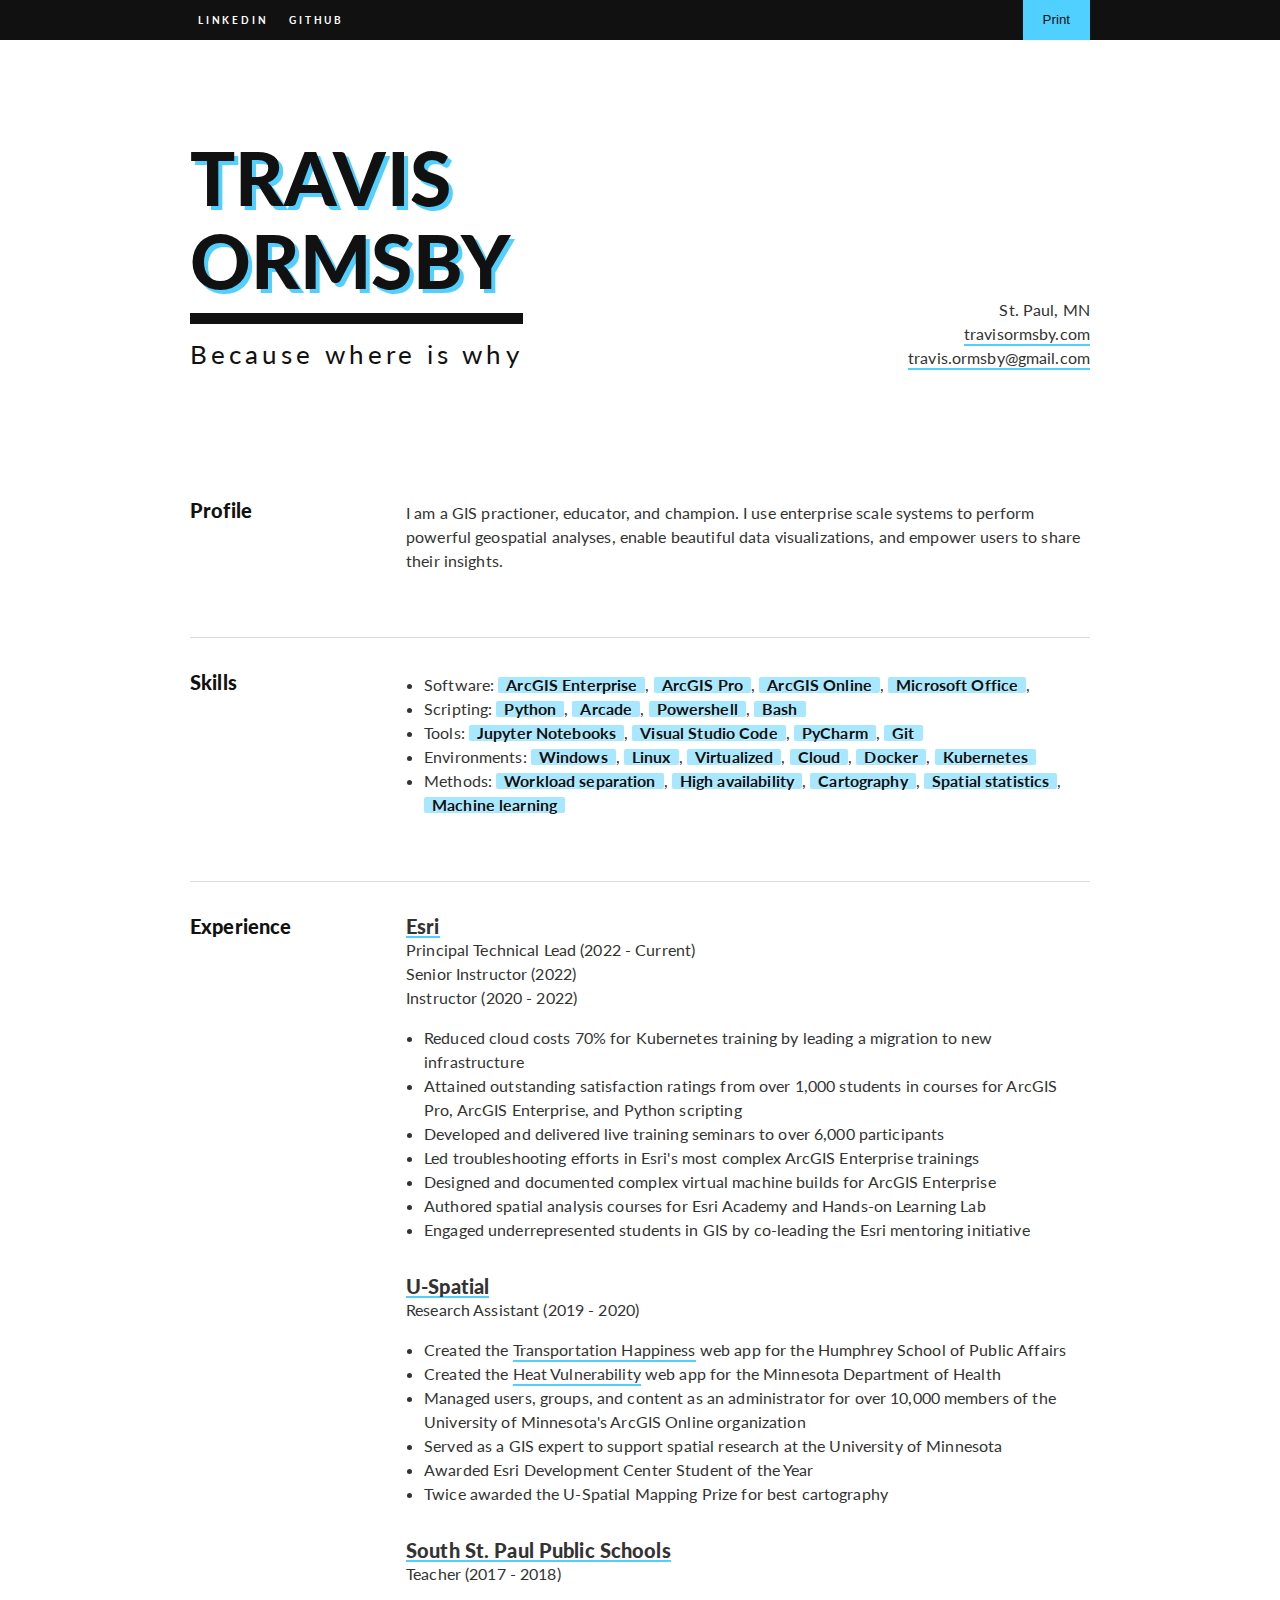
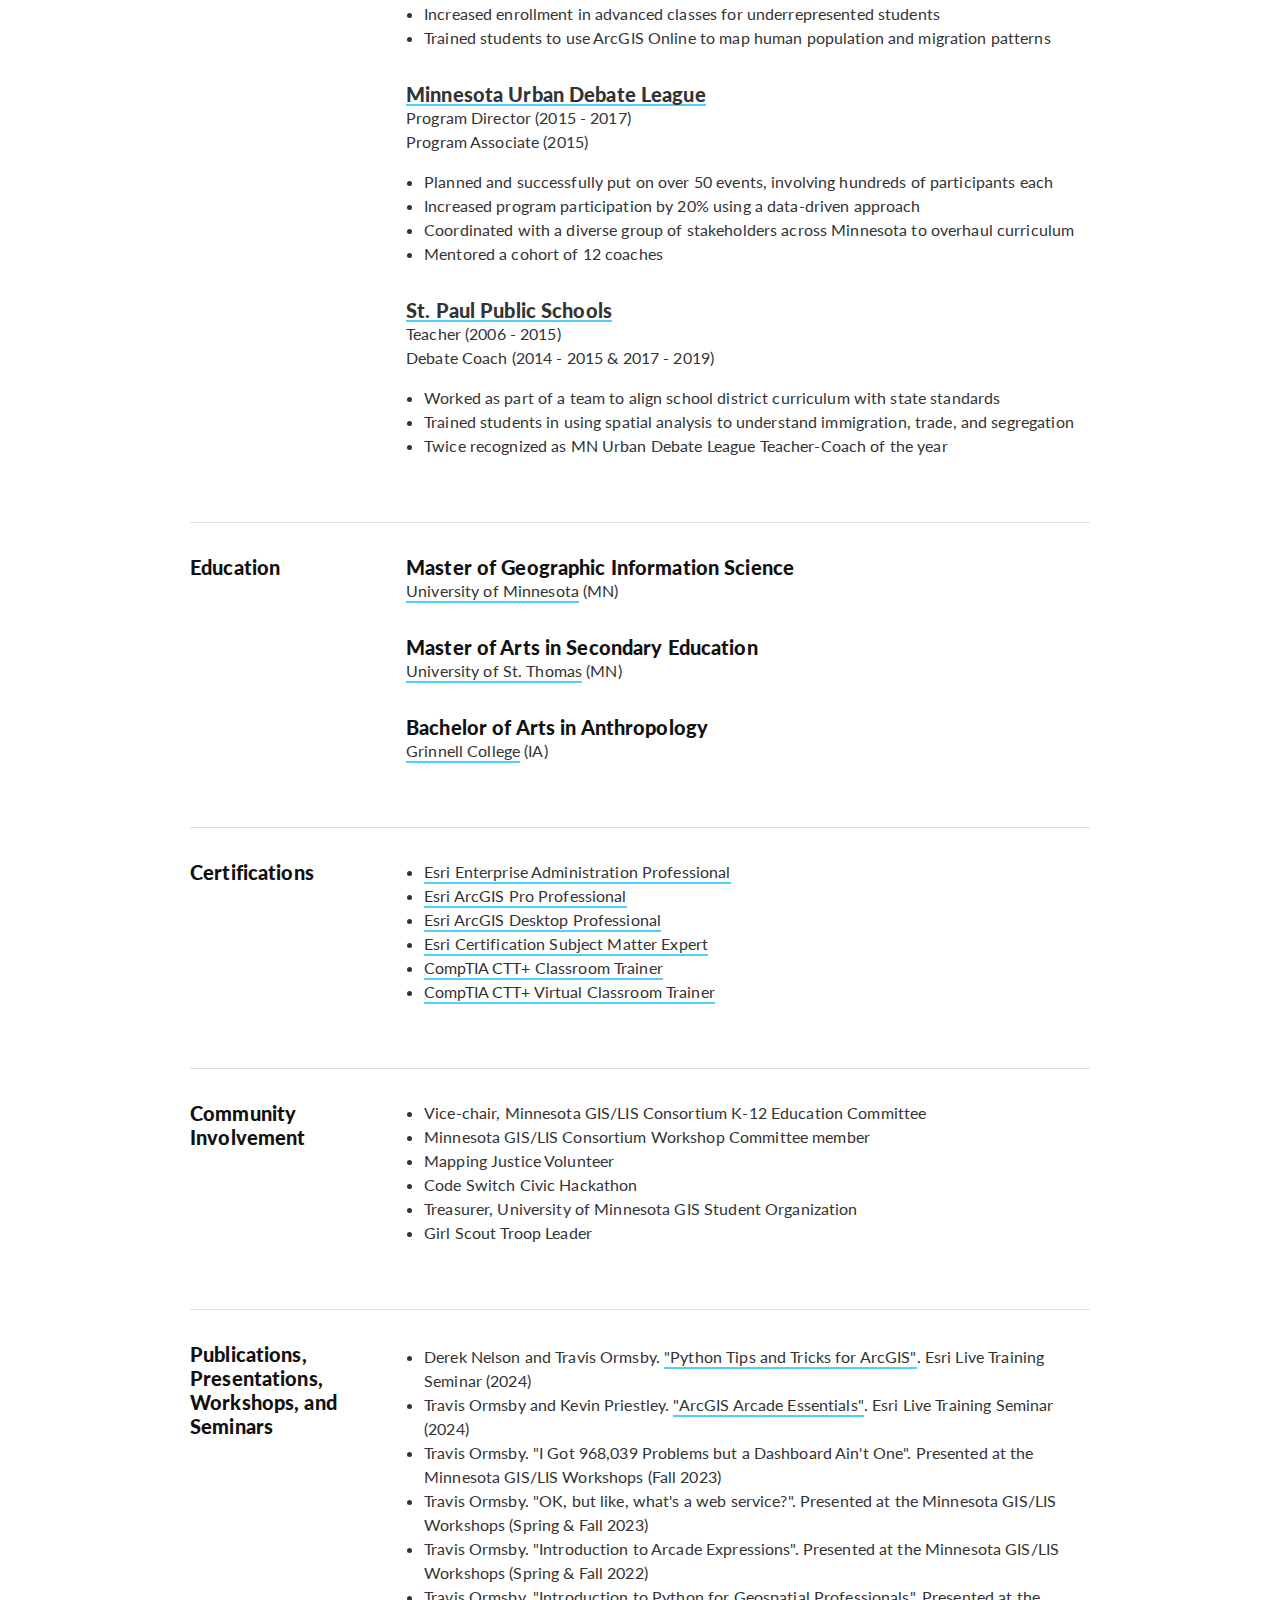
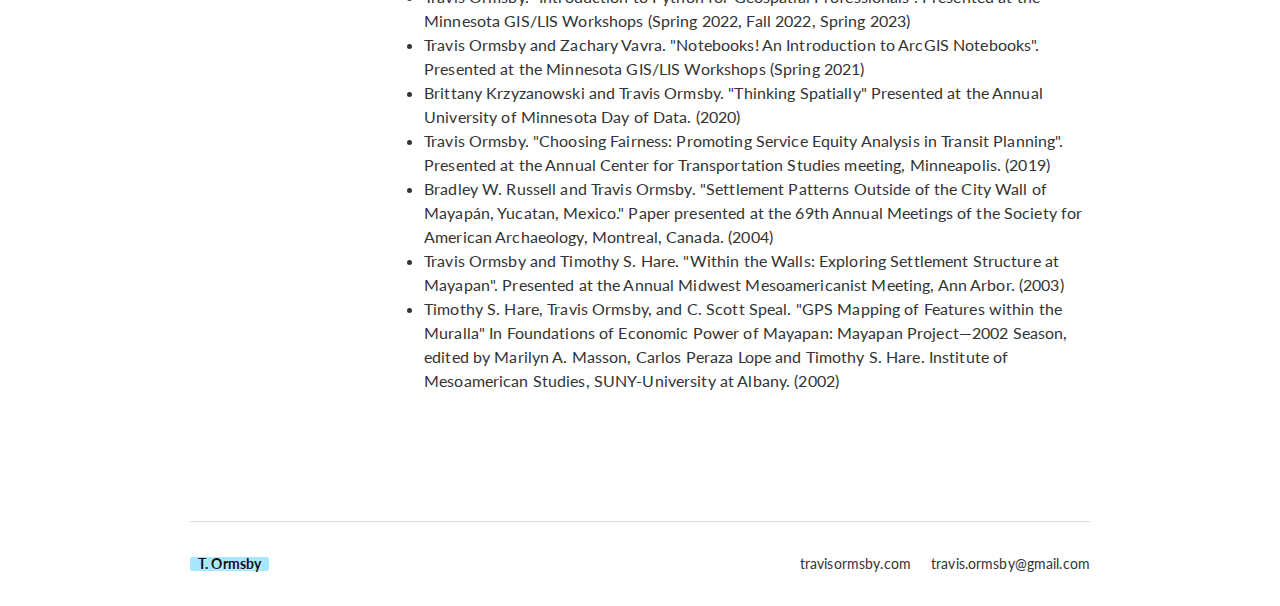
==== commit a25a90b8: "update content" ====
--- a/docs/index.html
+++ b/docs/index.html
@@ -140,9 +140,9 @@
                         </a> web app for the Minnesota Department of Health
                     </li>
                     <li>Managed users, groups, and content as an administrator for over 10,000 members of the
-                        University's ArcGIS Online organization
-                    </li>
-                    <li>Served as a GIS expert to support spatial research for students and faculty</li>
+                        University of Minnesota's ArcGIS Online organization
+                    </li>
+                    <li>Served as a GIS expert to support spatial research at the University of Minnesota</li>
                     <li>Awarded Esri Development Center Student of the Year</li>
                     <li>Twice awarded the U-Spatial Mapping Prize for best cartography</li>
                 </ul>
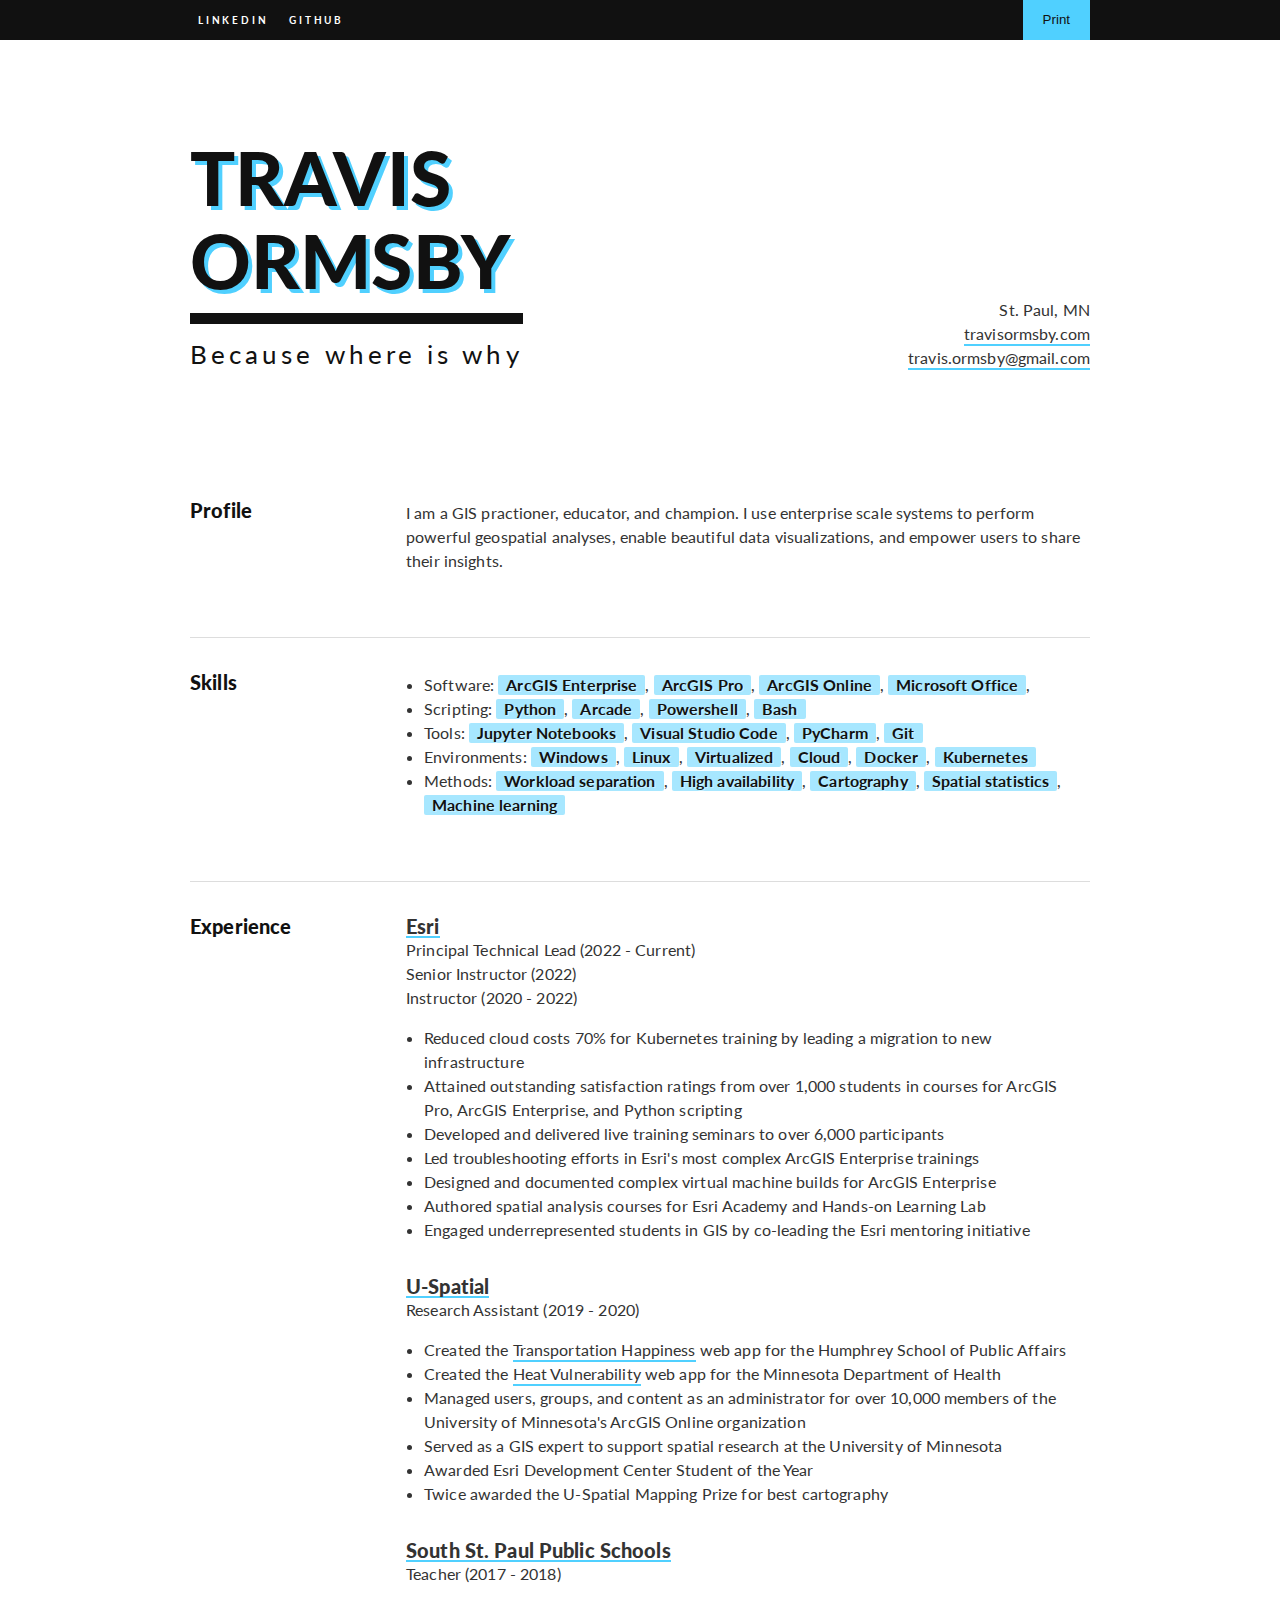
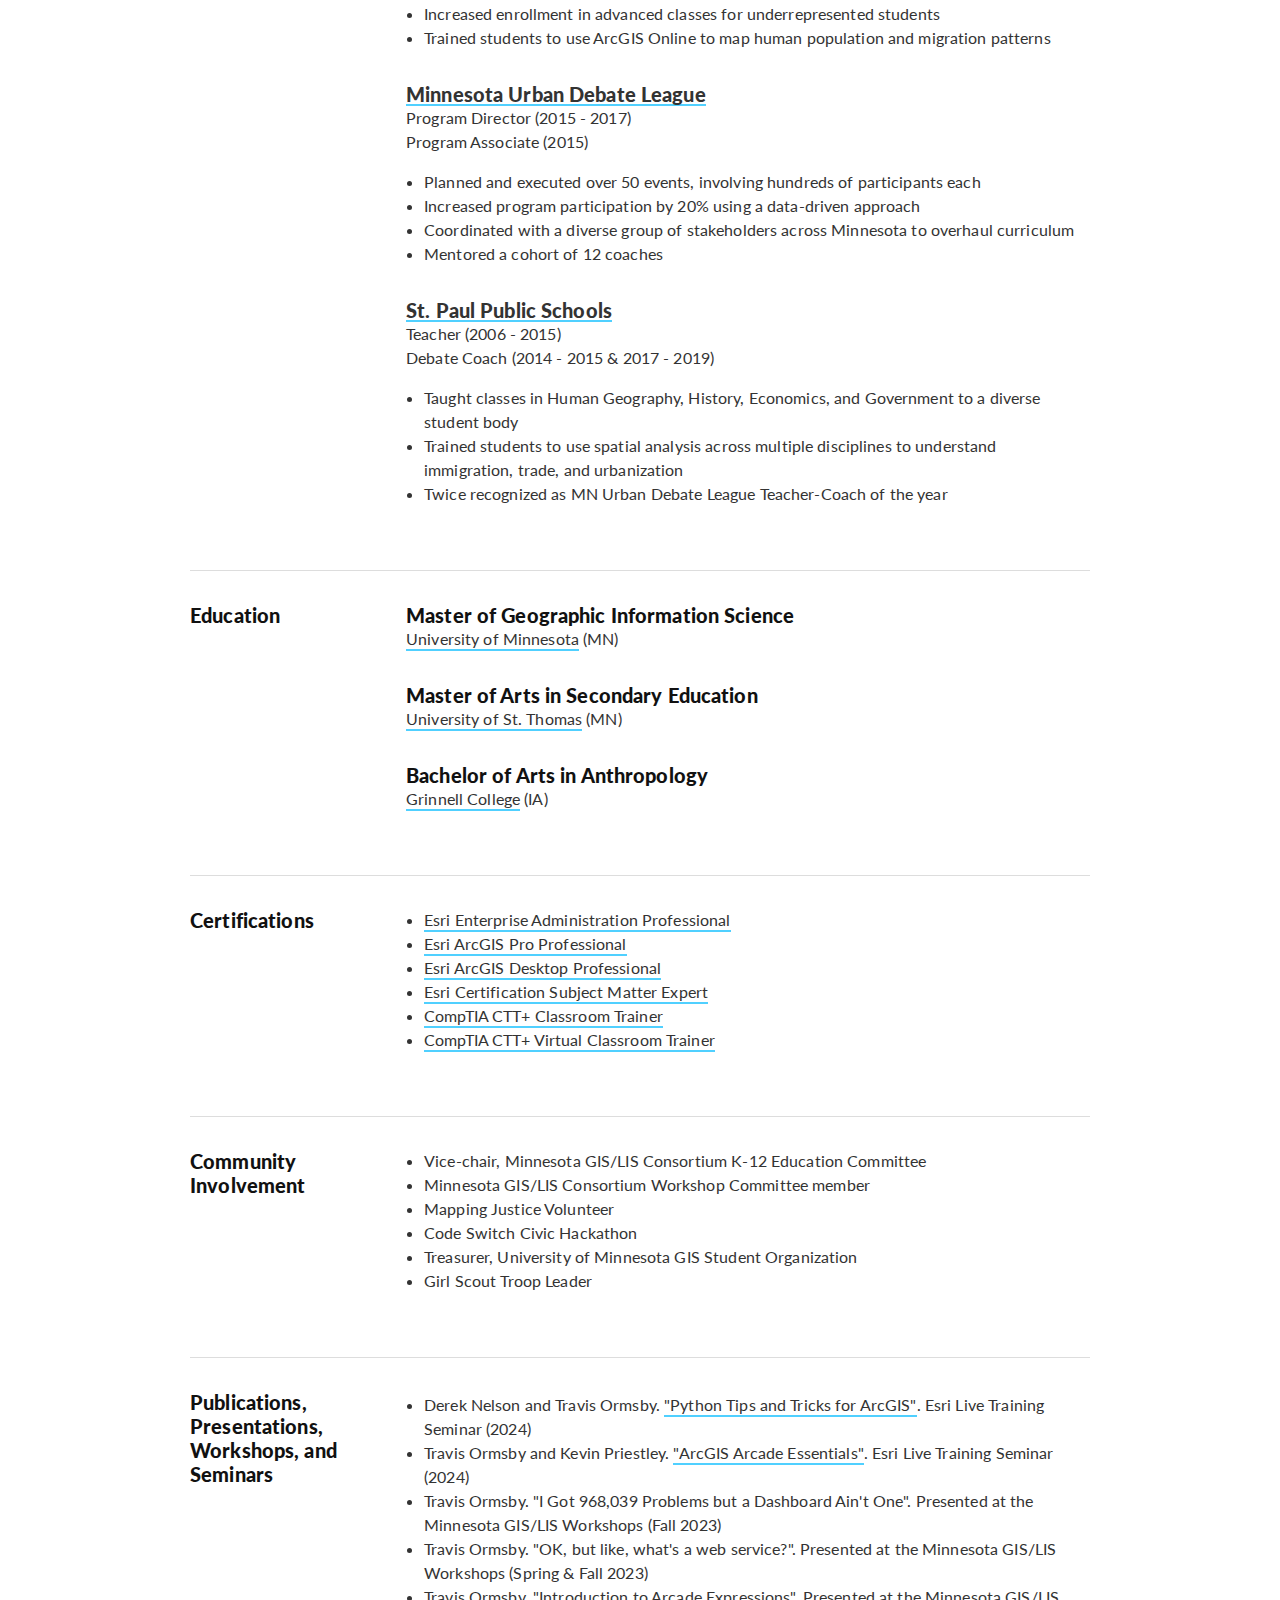
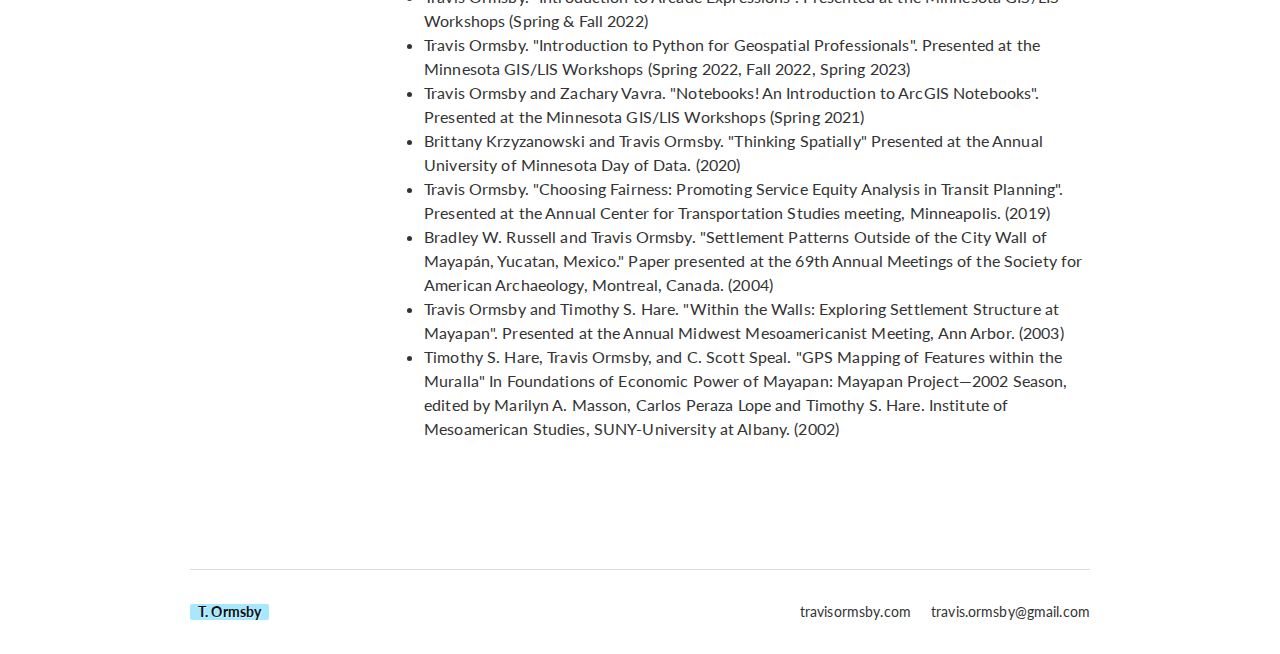
==== commit 782811ba: "Content update" ====
--- a/docs/index.html
+++ b/docs/index.html
@@ -167,7 +167,7 @@
                 Program Director (2015 - 2017) <br>
                 Program Associate (2015)
                 <ul>
-                    <li>Planned and successfully put on over 50 events, involving hundreds of participants each</li>
+                    <li>Planned and executed over 50 events, involving hundreds of participants each</li>
                     <li>Increased program participation by 20% using a data-driven approach</li>
                     <li>Coordinated with a diverse group of stakeholders across Minnesota to overhaul curriculum</li>
                     <li>Mentored a cohort of 12 coaches</li>
@@ -178,8 +178,10 @@
                 Teacher (2006 - 2015) <br>
                 Debate Coach (2014 - 2015 & 2017 - 2019)
                 <ul>
-                    <li>Worked as part of a team to align school district curriculum with state standards</li>
-                    <li>Trained students in using spatial analysis to understand immigration, trade, and segregation
+                    <li>Taught classes in Human Geography, History, Economics, and Government to a diverse student body
+                    </li>
+                    <li>Trained students to use spatial analysis across multiple disciplines to understand immigration,
+                        trade, and urbanization
                     </li>
                     <li>Twice recognized as MN Urban Debate League Teacher-Coach of the year</li>
                 </ul>
--- a/docs/styles.css
+++ b/docs/styles.css
@@ -395,7 +395,7 @@
     top: 0;
     left: 0;
     right: 0;
-    height: 1em;
+    height: 1.2em;
     bottom: 0;
     margin: auto;
     border-radius: .2rem;
@@ -404,7 +404,7 @@
 }
 
 .Tag:hover:before {
-    transform: scale(1.05, 1.5);
+    transform: scale(1.1, 1.5);
     background-color: var(--color2);
     transition-delay: 0s;
     transition-duration: .2s
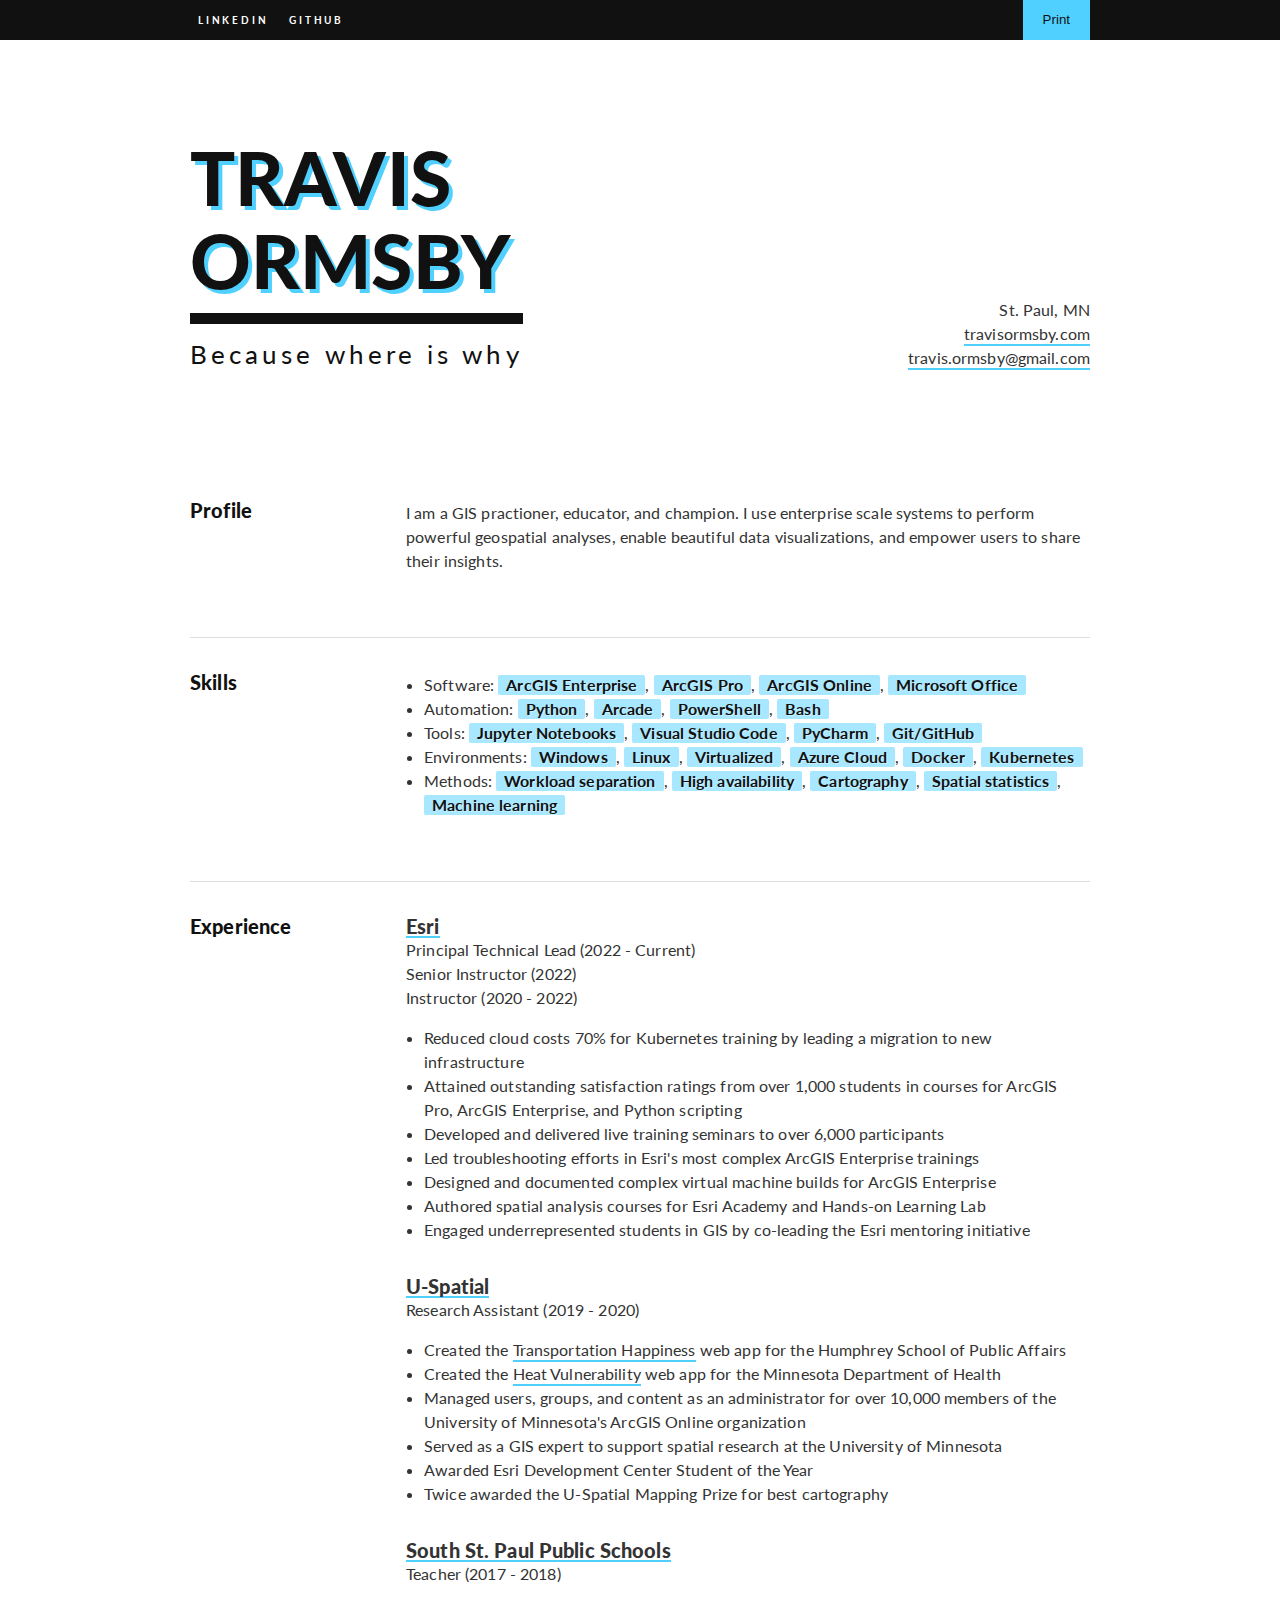
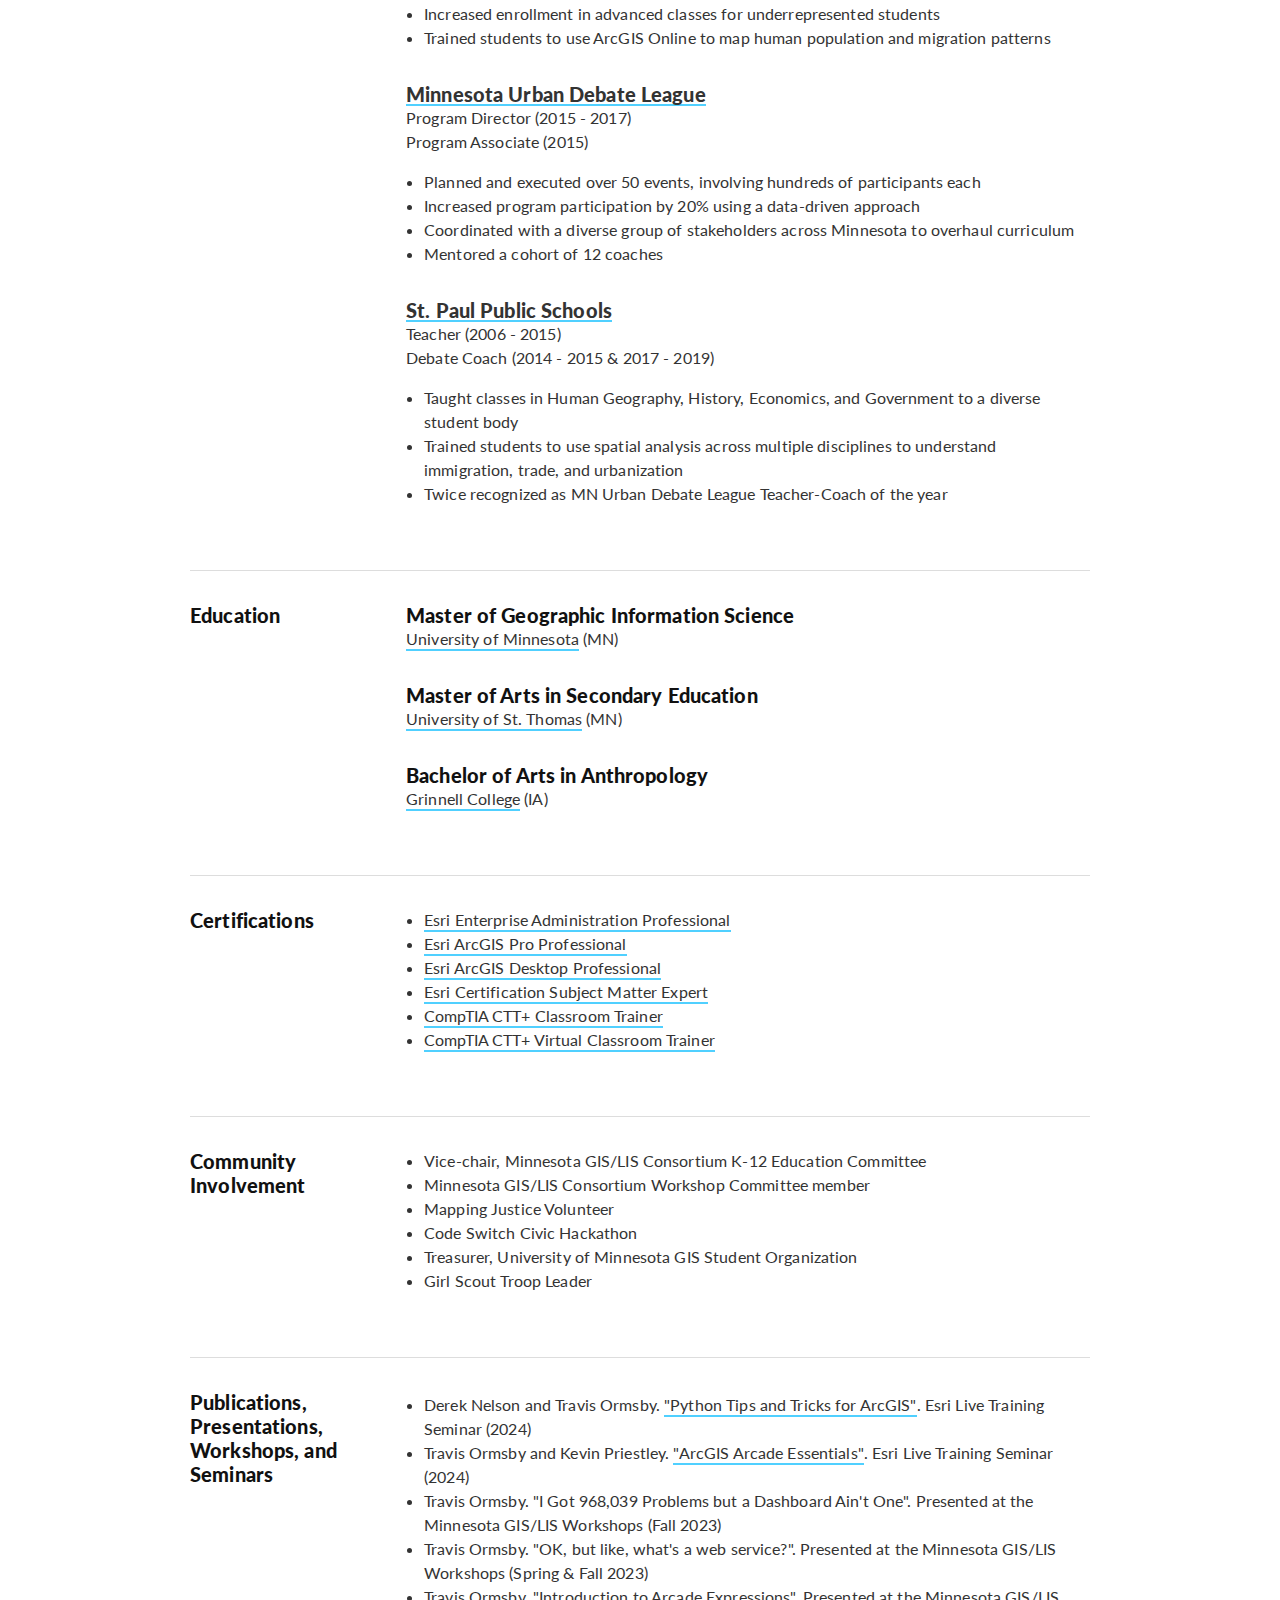
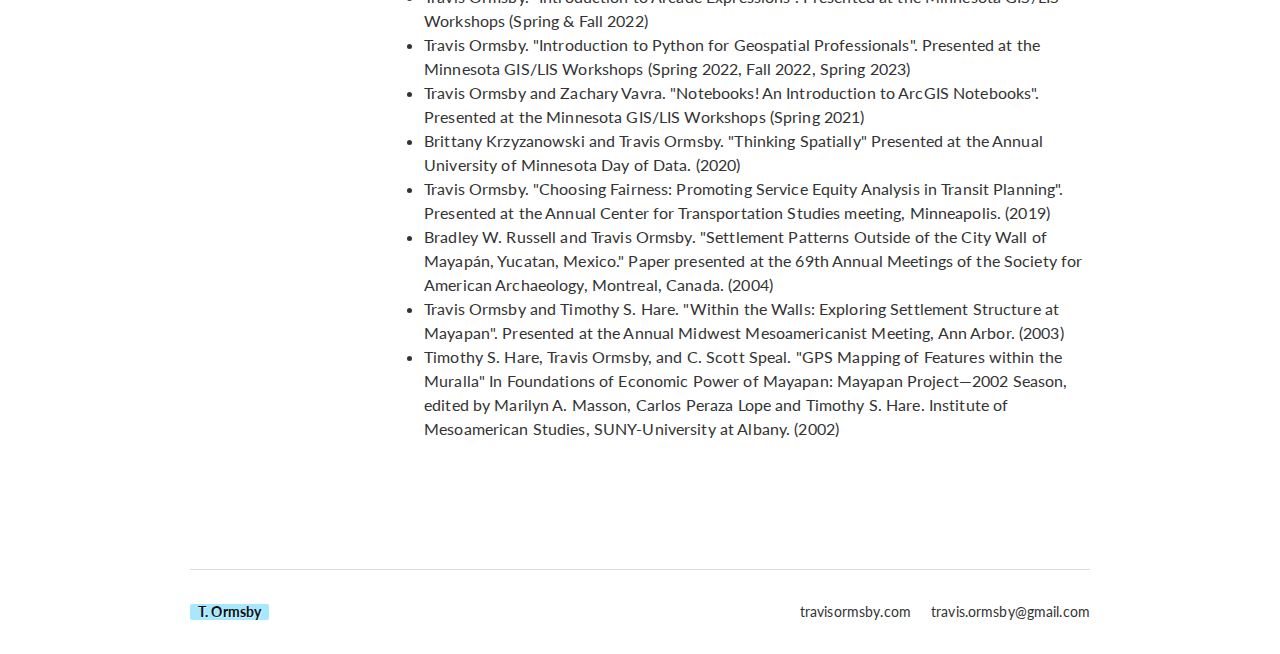
==== commit bd5ecf71: "Update content" ====
--- a/docs/index.html
+++ b/docs/index.html
@@ -66,25 +66,25 @@
                     <strong class="Tag">ArcGIS Enterprise</strong>,
                     <strong class="Tag">ArcGIS Pro</strong>,
                     <strong class="Tag">ArcGIS Online</strong>,
-                    <strong class="Tag">Microsoft Office</strong>,
-                </li>
-                <li>Scripting:
+                    <strong class="Tag">Microsoft Office</strong>
+                </li>
+                <li>Automation:
                     <strong class="Tag">Python</strong>,
                     <strong class="Tag">Arcade</strong>,
-                    <strong class="Tag">Powershell</strong>,
+                    <strong class="Tag">PowerShell</strong>,
                     <strong class="Tag">Bash</strong>
                 </li>
                 <li>Tools:
                     <strong class="Tag">Jupyter Notebooks</strong>,
                     <strong class="Tag">Visual Studio Code</strong>,
                     <strong class="Tag">PyCharm</strong>,
-                    <strong class="Tag">Git</strong>
+                    <strong class="Tag">Git/GitHub</strong>
                 </li>
                 <li>Environments:
                     <strong class="Tag">Windows</strong>,
                     <strong class="Tag">Linux</strong>,
                     <strong class="Tag">Virtualized</strong>,
-                    <strong class="Tag">Cloud</strong>,
+                    <strong class="Tag">Azure Cloud</strong>,
                     <strong class="Tag">Docker</strong>,
                     <strong class="Tag">Kubernetes</strong>
                 </li>
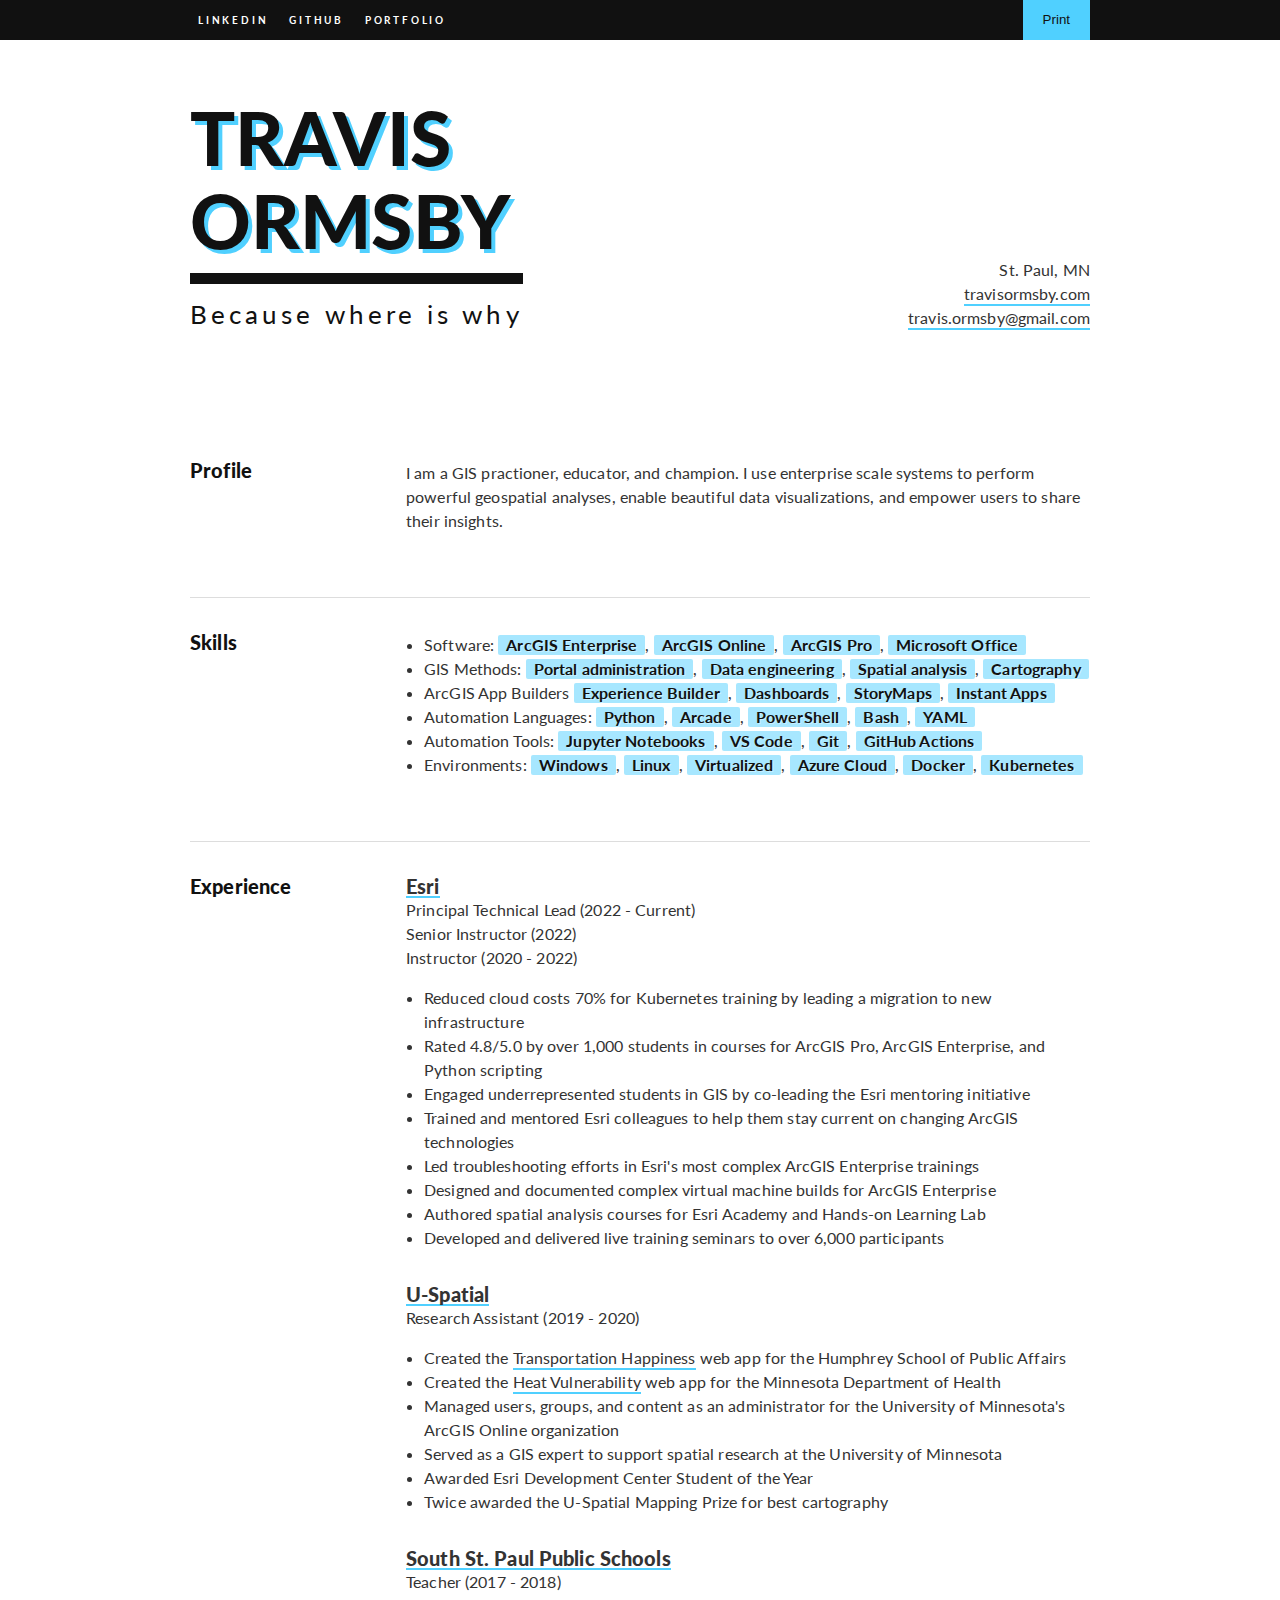
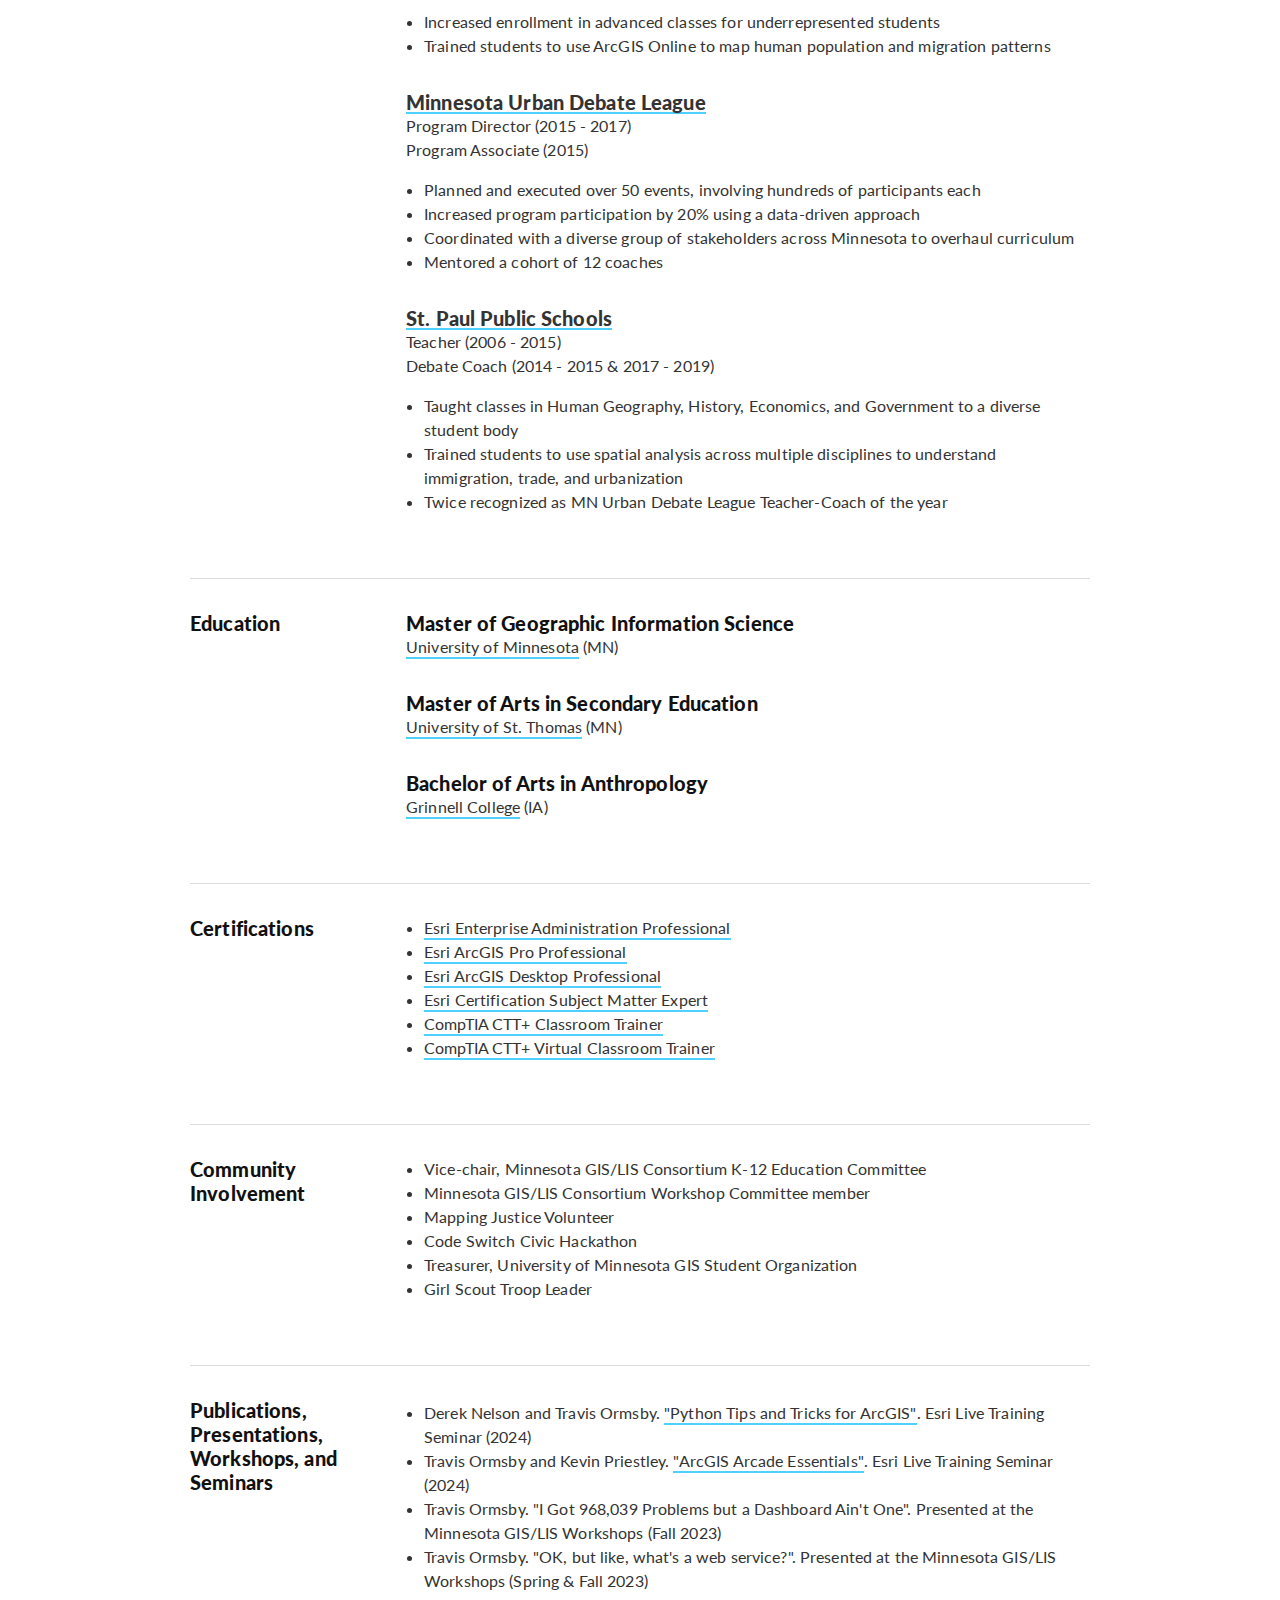
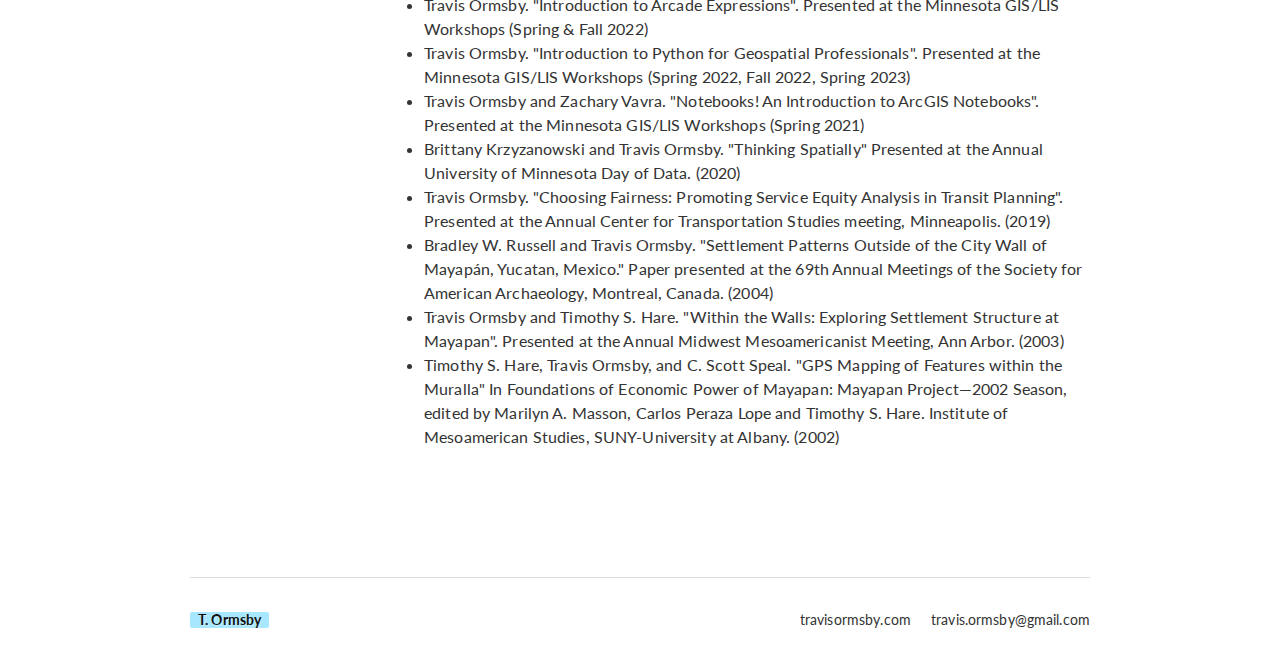
==== commit d36d77d7: "update content" ====
--- a/docs/index.html
+++ b/docs/index.html
@@ -21,8 +21,8 @@
         <ul>
             <li><a class="Navbar-lnk" href="https://www.linkedin.com/in/travis-ormsby" target="_blank">LinkedIn</a></li>
             <li><a class="Navbar-lnk" href="https://github.com/travisormsby" target="_blank">GitHub</a></li>
-            <!-- <li><a class="Navbar-lnk" href="https://portfolio.travisormsby.com" target="_blank">Portfolio</a></li>
-            <li><a class="Navbar-lnk" href="https://blog.travisormsby.com" target="_blank">Blog</a></li> -->
+            <li><a class="Navbar-lnk" href="https://projects.travisormsby.com" target="_blank">Portfolio</a></li>
+            <!-- <li><a class="Navbar-lnk" href="https://blog.travisormsby.com" target="_blank">Blog</a></li> -->
         </ul>
     </div>
 </nav>
@@ -64,22 +64,36 @@
             <ul>
                 <li>Software:
                     <strong class="Tag">ArcGIS Enterprise</strong>,
+                    <strong class="Tag">ArcGIS Online</strong>,
                     <strong class="Tag">ArcGIS Pro</strong>,
-                    <strong class="Tag">ArcGIS Online</strong>,
                     <strong class="Tag">Microsoft Office</strong>
                 </li>
-                <li>Automation:
+                <li>GIS Methods:
+                    <strong class="Tag">Portal administration</strong>,
+                    <strong class="Tag">Data engineering</strong>,
+                    <strong class="Tag">Spatial analysis</strong>,
+                    <strong class="Tag">Cartography</strong>
+                </li>
+                <li>ArcGIS App Builders
+                    <strong class="Tag">Experience Builder</strong>,
+                    <strong class="Tag">Dashboards</strong>,
+                    <strong class="Tag">StoryMaps</strong>,
+                    <strong class="Tag">Instant Apps</strong>
+                </li>
+                <li>Automation Languages:
                     <strong class="Tag">Python</strong>,
                     <strong class="Tag">Arcade</strong>,
                     <strong class="Tag">PowerShell</strong>,
-                    <strong class="Tag">Bash</strong>
-                </li>
-                <li>Tools:
+                    <strong class="Tag">Bash</strong>,
+                    <strong class="Tag">YAML</strong>
+                </li>
+                <li>Automation Tools:
                     <strong class="Tag">Jupyter Notebooks</strong>,
-                    <strong class="Tag">Visual Studio Code</strong>,
-                    <strong class="Tag">PyCharm</strong>,
-                    <strong class="Tag">Git/GitHub</strong>
-                </li>
+                    <strong class="Tag">VS Code</strong>,
+                    <strong class="Tag">Git</strong>,
+                    <strong class="Tag">GitHub Actions</strong>
+                </li>
+
                 <li>Environments:
                     <strong class="Tag">Windows</strong>,
                     <strong class="Tag">Linux</strong>,
@@ -88,13 +102,7 @@
                     <strong class="Tag">Docker</strong>,
                     <strong class="Tag">Kubernetes</strong>
                 </li>
-                <li>Methods:
-                    <strong class="Tag">Workload separation</strong>,
-                    <strong class="Tag">High availability</strong>,
-                    <strong class="Tag">Cartography</strong>,
-                    <strong class="Tag">Spatial statistics</strong>,
-                    <strong class="Tag">Machine learning</strong>
-                </li>
+
             </ul>
         </div>
     </section>
@@ -112,13 +120,17 @@
                 <ul>
                     <li>Reduced cloud costs 70% for Kubernetes training by leading a migration to new infrastructure
                     </li>
-                    <li>Attained outstanding satisfaction ratings from over 1,000 students in courses for ArcGIS
-                        Pro, ArcGIS Enterprise, and Python scripting</li>
-                    <li>Developed and delivered live training seminars to over 6,000 participants</li>
+                    <li>Rated 4.8/5.0 by over 1,000 students in courses for ArcGIS Pro, ArcGIS Enterprise, and Python
+                        scripting
+                    </li>
+                    <li>Engaged underrepresented students in GIS by co-leading the Esri mentoring initiative</li>
+                    <li>Trained and mentored Esri colleagues to help them stay current on changing ArcGIS technologies
+                    </li>
                     <li>Led troubleshooting efforts in Esri's most complex ArcGIS Enterprise trainings</li>
                     <li>Designed and documented complex virtual machine builds for ArcGIS Enterprise</li>
                     <li>Authored spatial analysis courses for Esri Academy and Hands-on Learning Lab</li>
-                    <li>Engaged underrepresented students in GIS by co-leading the Esri mentoring initiative</li>
+                    <li>Developed and delivered live training seminars to over 6,000 participants</li>
+
                 </ul>
             </div>
 
@@ -139,7 +151,7 @@
                             Heat Vulnerability
                         </a> web app for the Minnesota Department of Health
                     </li>
-                    <li>Managed users, groups, and content as an administrator for over 10,000 members of the
+                    <li>Managed users, groups, and content as an administrator for the
                         University of Minnesota's ArcGIS Online organization
                     </li>
                     <li>Served as a GIS expert to support spatial research at the University of Minnesota</li>
--- a/docs/styles.css
+++ b/docs/styles.css
@@ -326,7 +326,11 @@
     letter-spacing: .28rem;
     text-transform: uppercase;
     width: 100%;
-    background-color: #111
+    background-color: #111;
+    position: fixed;
+    top: 0px;
+    z-index: 999999;
+
 }
 
 .Navbar a:not(.Navbar-toggle) {
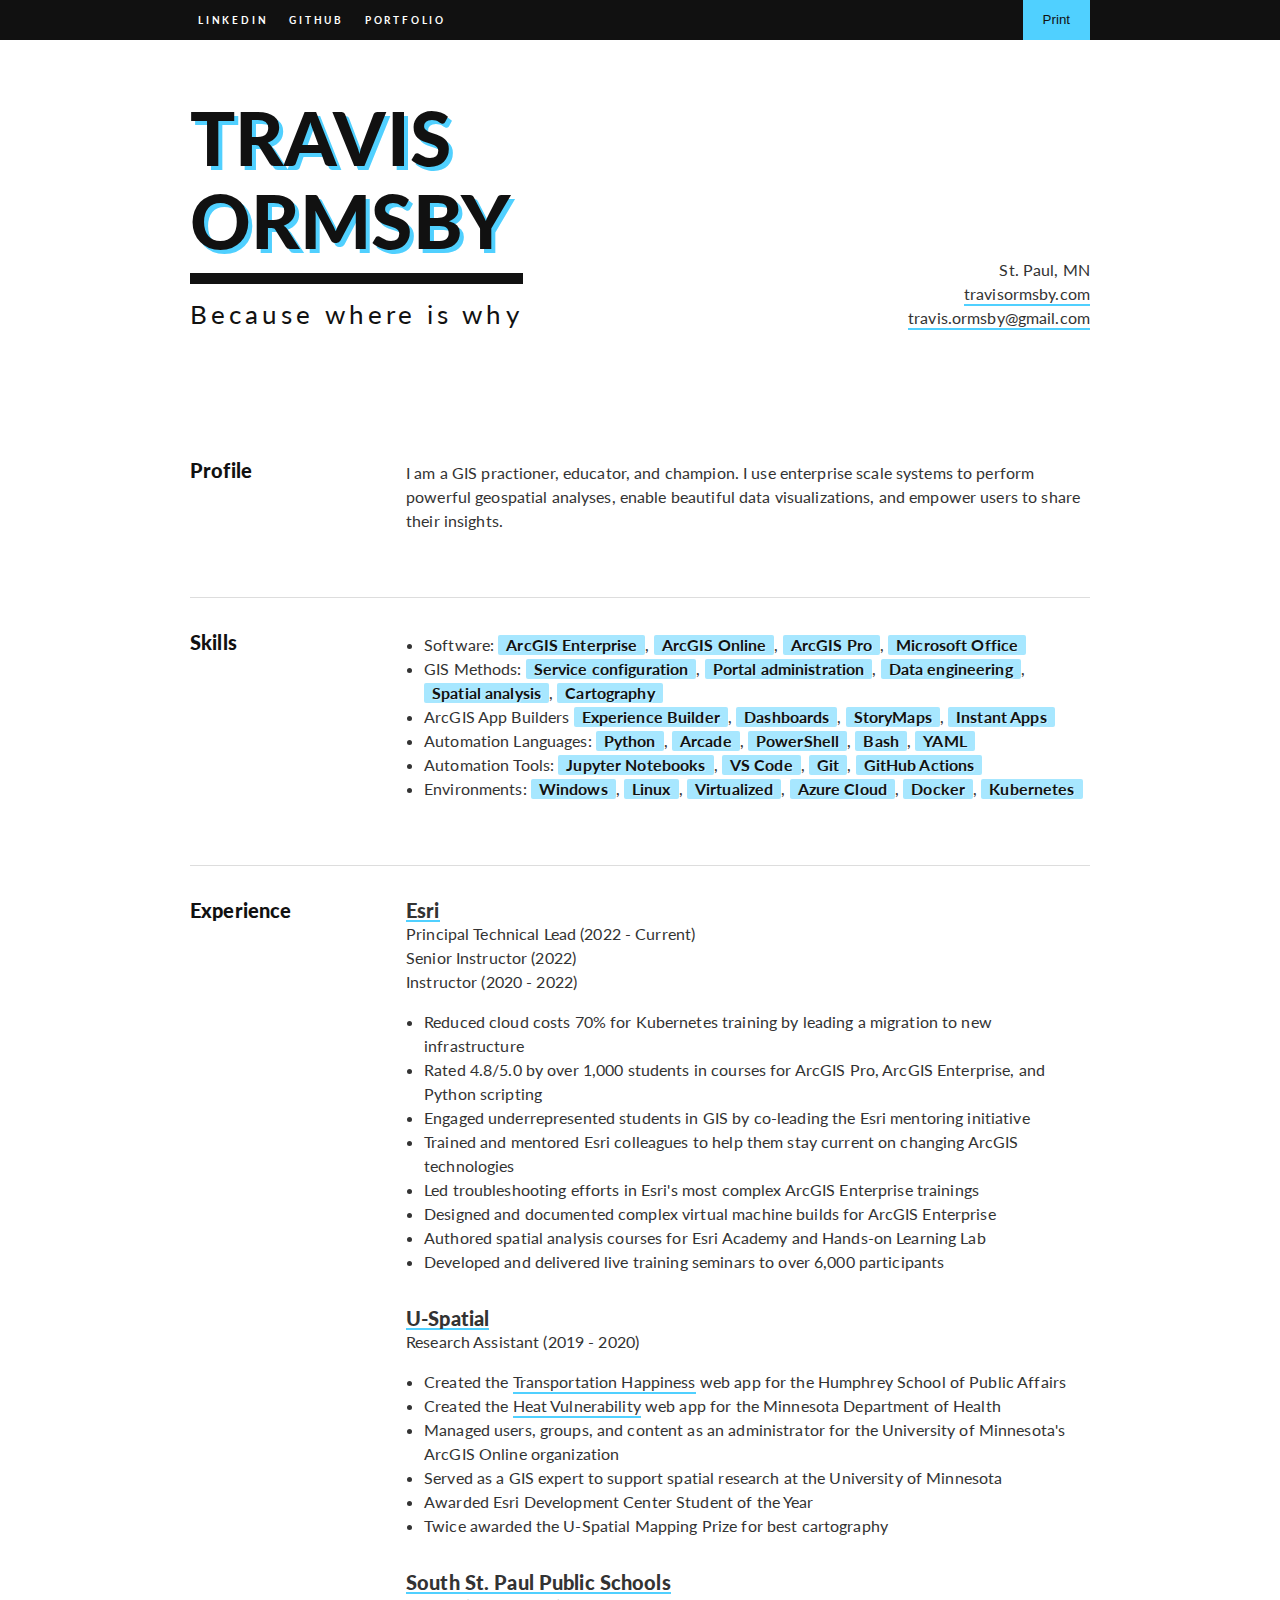
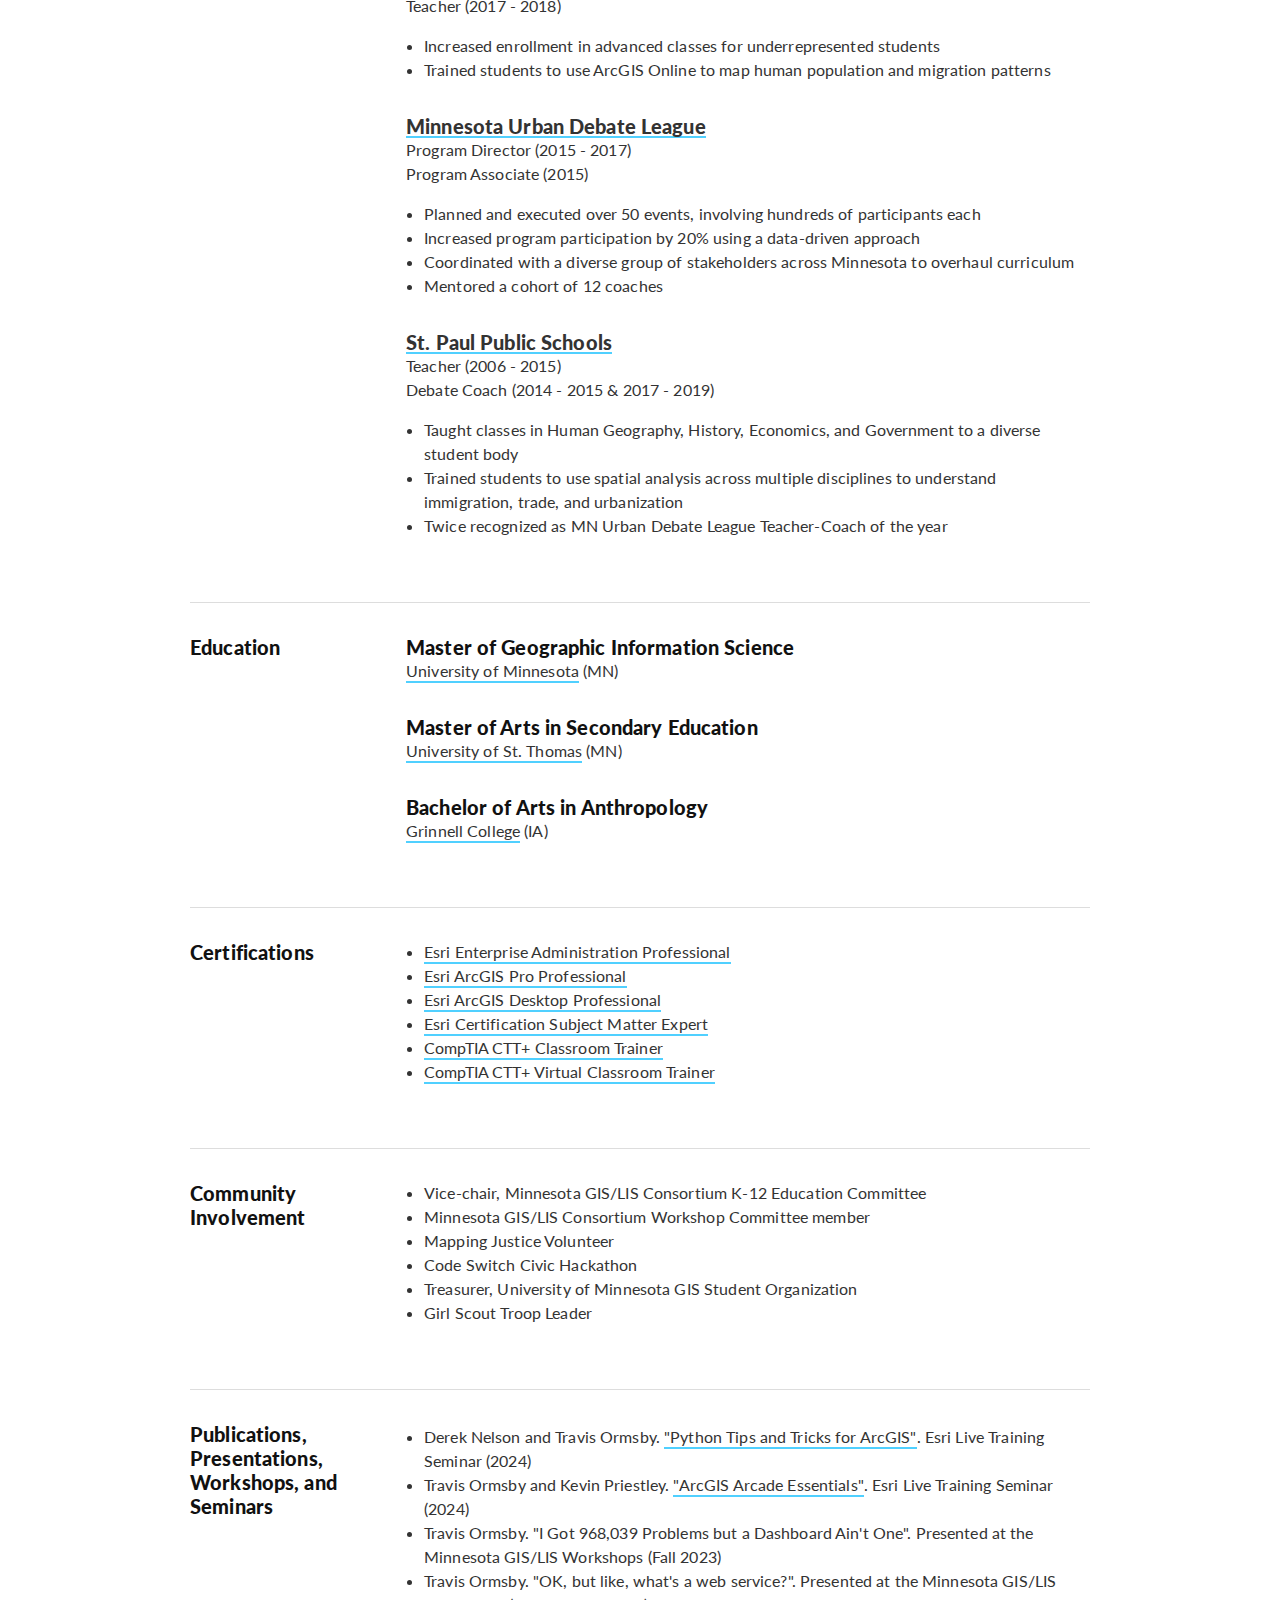
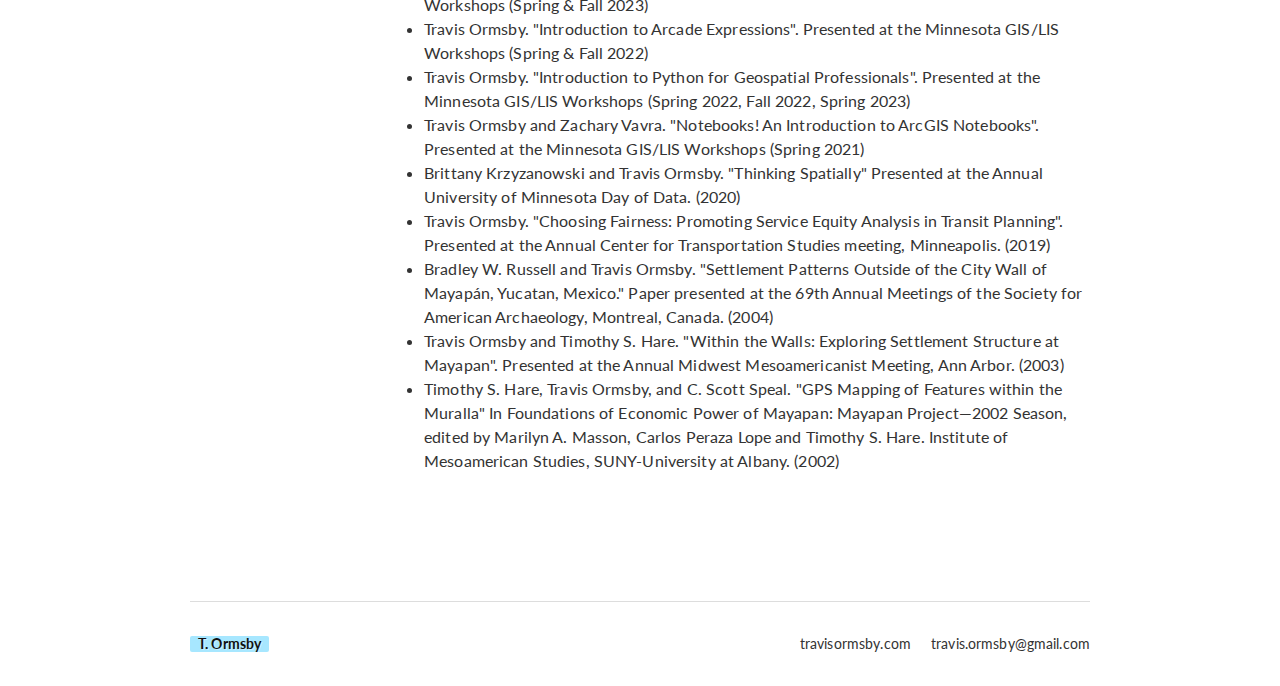
==== commit 13f39490: "update content" ====
--- a/docs/index.html
+++ b/docs/index.html
@@ -69,6 +69,7 @@
                     <strong class="Tag">Microsoft Office</strong>
                 </li>
                 <li>GIS Methods:
+                    <strong class="Tag">Service configuration</strong>,
                     <strong class="Tag">Portal administration</strong>,
                     <strong class="Tag">Data engineering</strong>,
                     <strong class="Tag">Spatial analysis</strong>,
